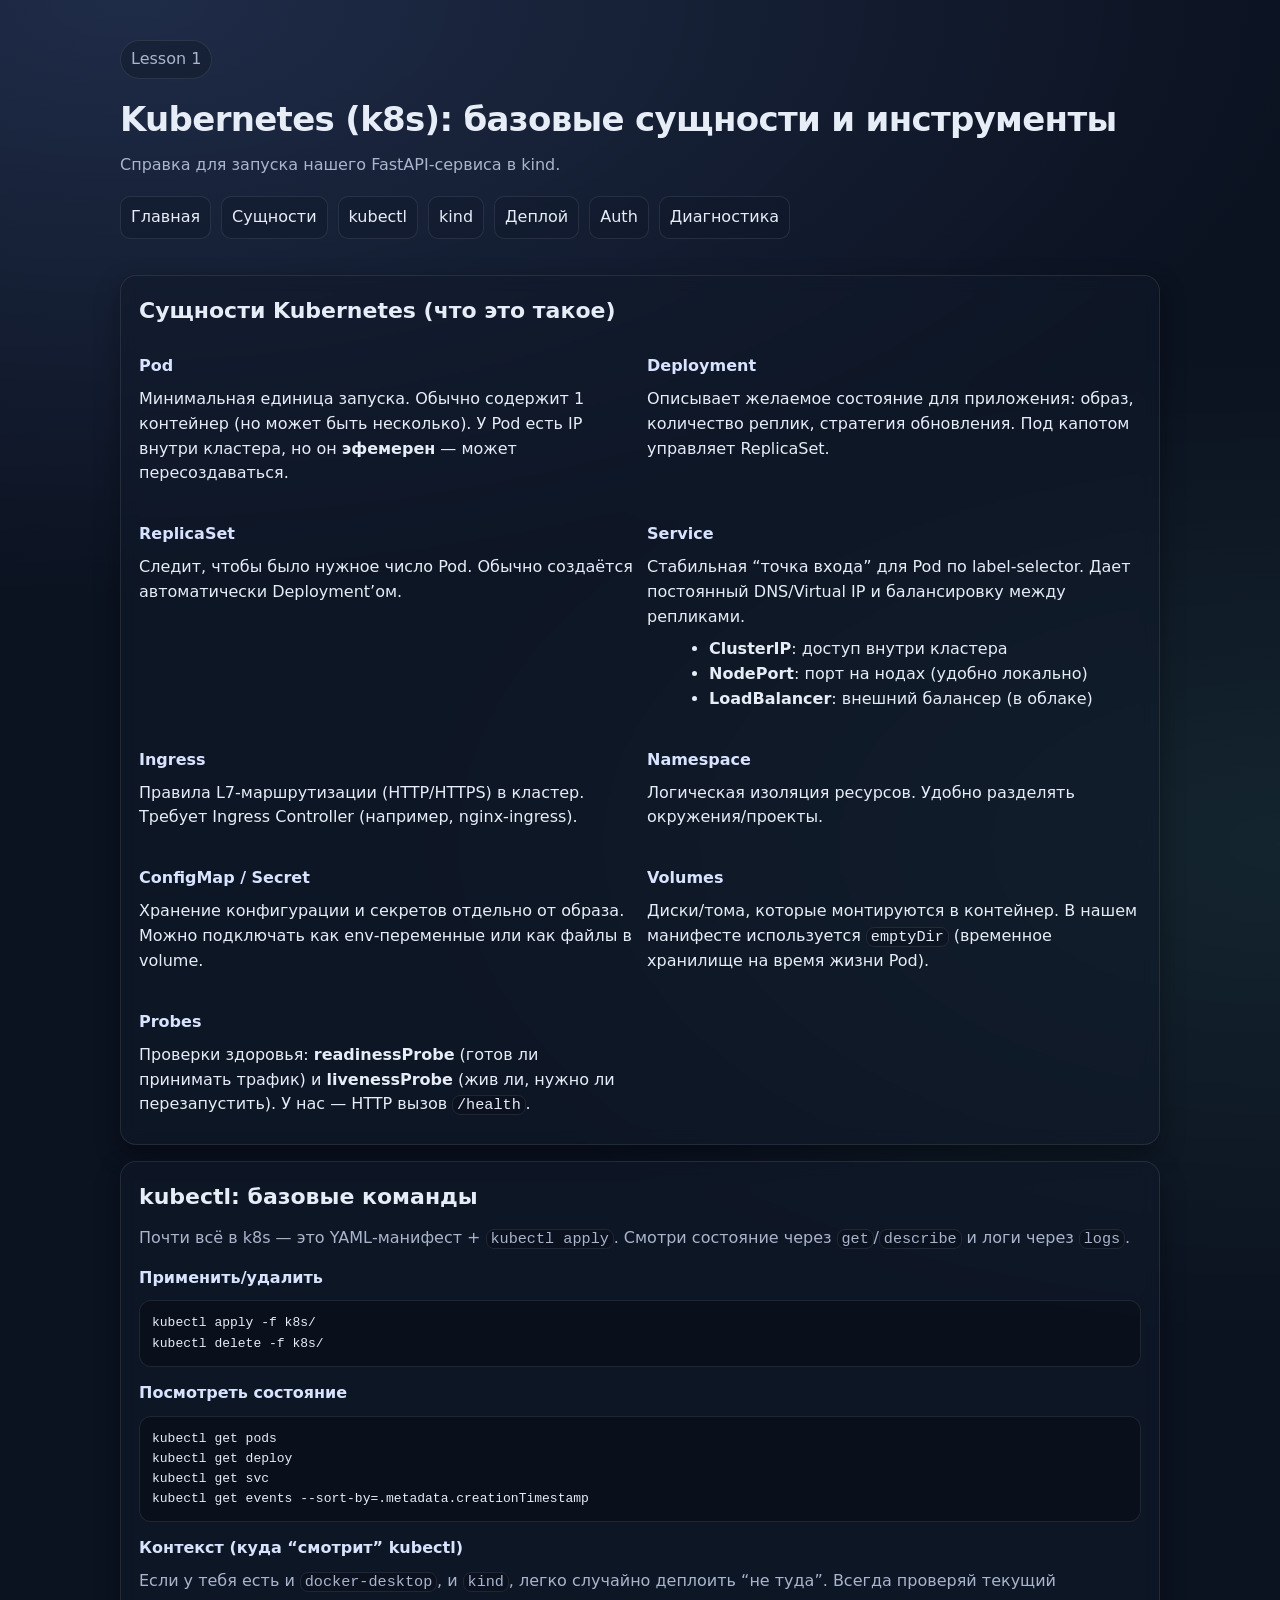
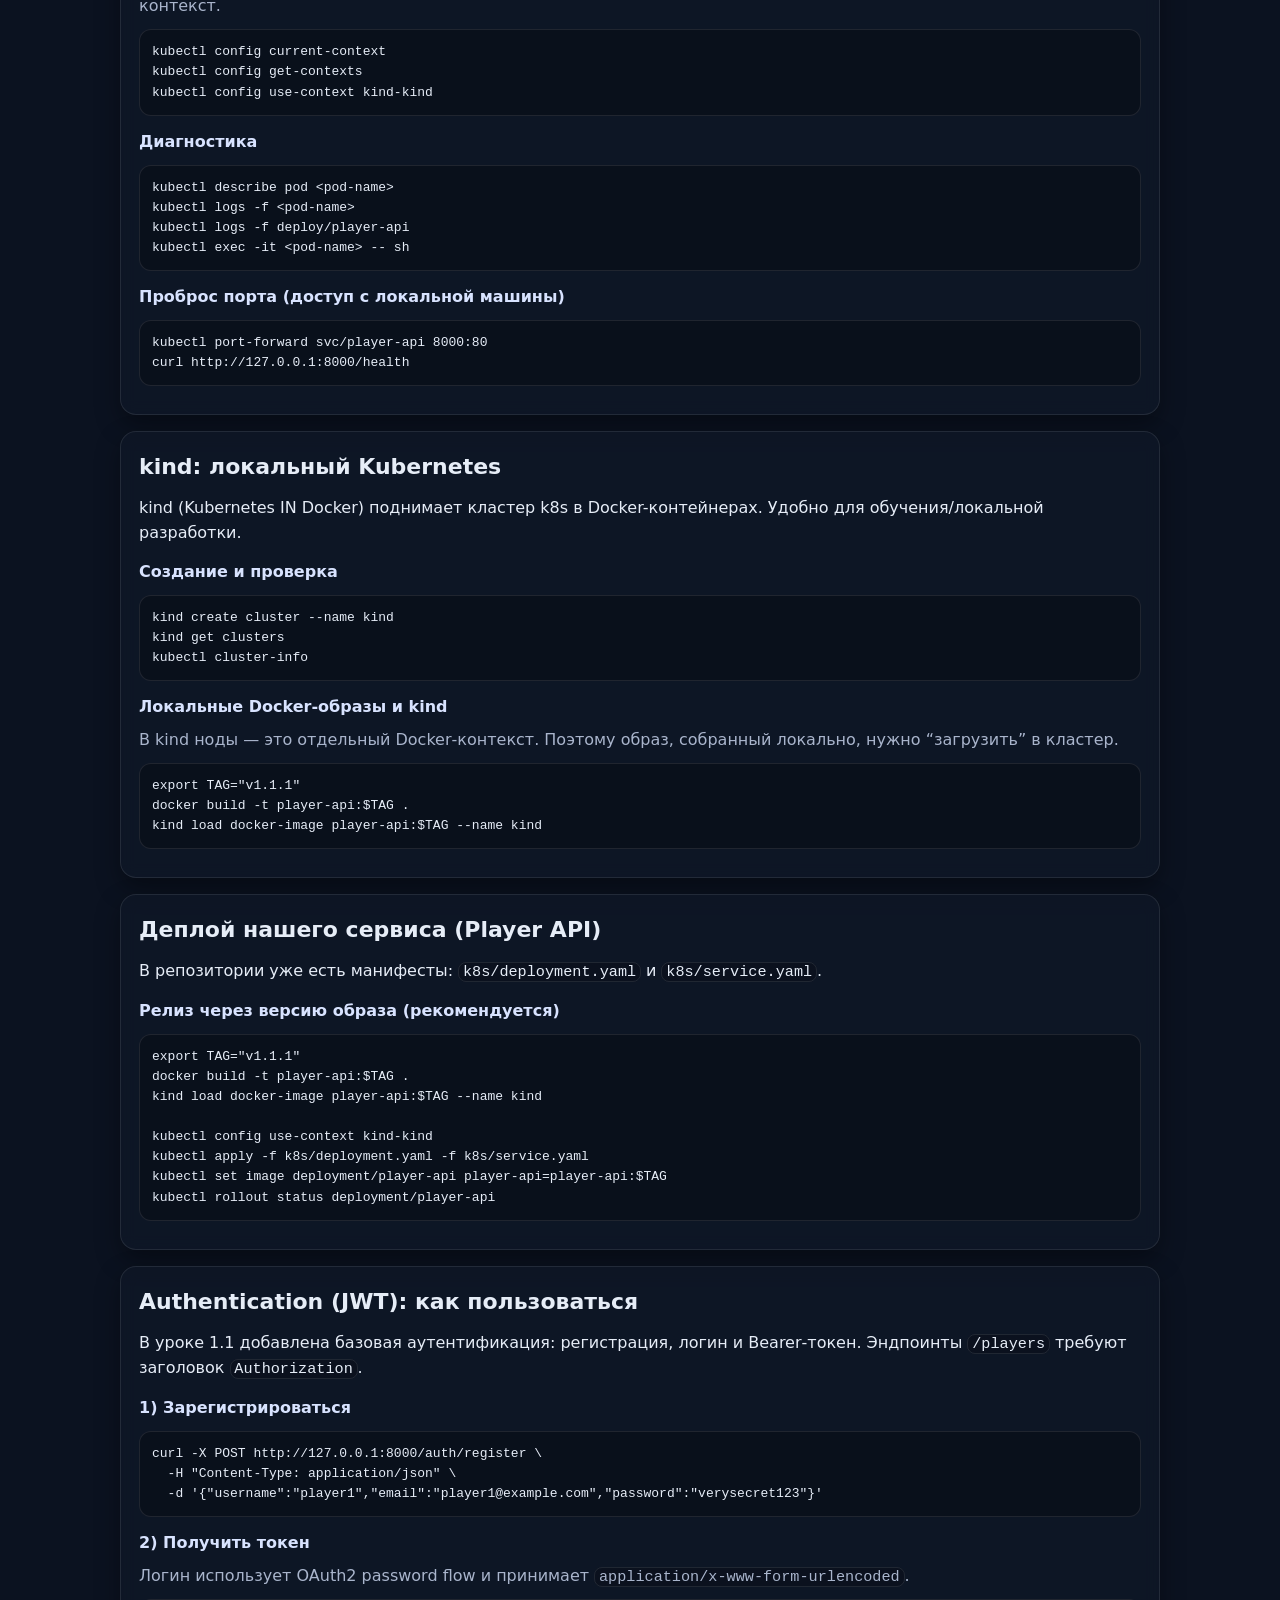
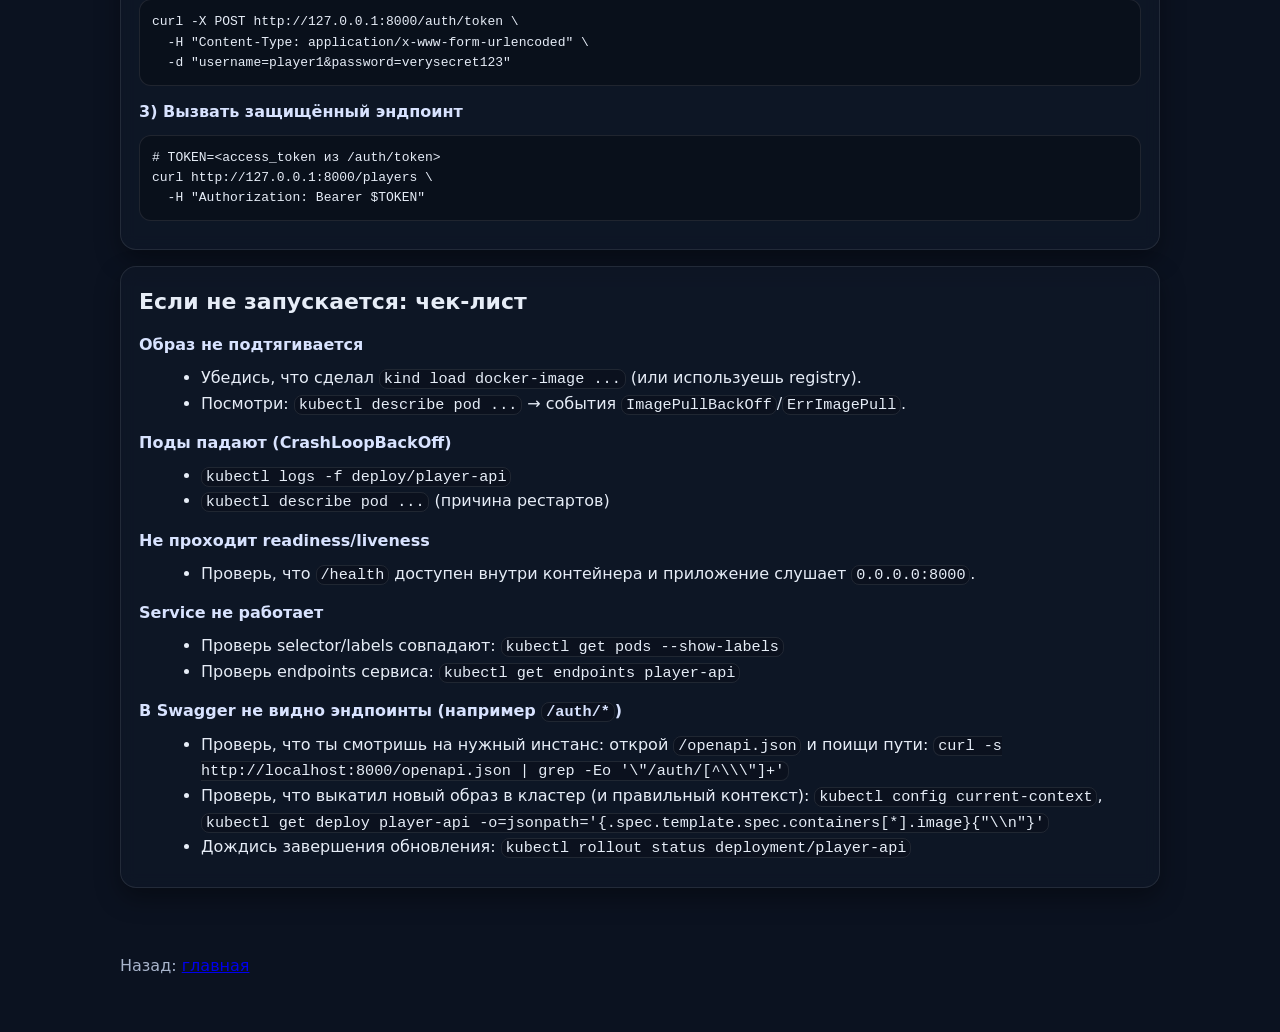
==== docs/lesson1.html @ 9f811912 "Docs: split site index and lesson1 Make docs/index.html a course landing page and move the existing " ====
<!doctype html>
<html lang="ru">
  <head>
    <meta charset="utf-8" />
    <meta name="viewport" content="width=device-width, initial-scale=1" />
    <title>Урок 1 — справка по Kubernetes (kind)</title>
    <link rel="stylesheet" href="./style.css" />
  </head>
  <body>
    <header class="container">
      <div class="badge">Lesson 1</div>
      <h1>Kubernetes (k8s): базовые сущности и инструменты</h1>
      <p class="subtitle">
        Справка для запуска нашего FastAPI-сервиса в kind.
      </p>
      <nav class="nav">
        <a href="./index.html">Главная</a>
        <a href="#entities">Сущности</a>
        <a href="#kubectl">kubectl</a>
        <a href="#kind">kind</a>
        <a href="#deploy">Деплой</a>
        <a href="#auth">Auth</a>
        <a href="#debug">Диагностика</a>
      </nav>
    </header>

    <main class="container">
      <section id="entities" class="card">
        <h2>Сущности Kubernetes (что это такое)</h2>

        <div class="grid">
          <div>
            <h3>Pod</h3>
            <p>
              Минимальная единица запуска. Обычно содержит 1 контейнер (но может
              быть несколько). У Pod есть IP внутри кластера, но он
              <strong>эфемерен</strong> — может пересоздаваться.
            </p>
          </div>
          <div>
            <h3>Deployment</h3>
            <p>
              Описывает желаемое состояние для приложения: образ, количество
              реплик, стратегия обновления. Под капотом управляет ReplicaSet.
            </p>
          </div>
          <div>
            <h3>ReplicaSet</h3>
            <p>
              Следит, чтобы было нужное число Pod. Обычно создаётся автоматически
              Deployment’ом.
            </p>
          </div>
          <div>
            <h3>Service</h3>
            <p>
              Стабильная “точка входа” для Pod по label-selector. Дает постоянный
              DNS/Virtual IP и балансировку между репликами.
            </p>
            <ul>
              <li><strong>ClusterIP</strong>: доступ внутри кластера</li>
              <li><strong>NodePort</strong>: порт на нодах (удобно локально)</li>
              <li><strong>LoadBalancer</strong>: внешний балансер (в облаке)</li>
            </ul>
          </div>
          <div>
            <h3>Ingress</h3>
            <p>
              Правила L7‑маршрутизации (HTTP/HTTPS) в кластер. Требует Ingress
              Controller (например, nginx-ingress).
            </p>
          </div>
          <div>
            <h3>Namespace</h3>
            <p>
              Логическая изоляция ресурсов. Удобно разделять окружения/проекты.
            </p>
          </div>
          <div>
            <h3>ConfigMap / Secret</h3>
            <p>
              Хранение конфигурации и секретов отдельно от образа. Можно
              подключать как env‑переменные или как файлы в volume.
            </p>
          </div>
          <div>
            <h3>Volumes</h3>
            <p>
              Диски/тома, которые монтируются в контейнер. В нашем манифесте
              используется <code>emptyDir</code> (временное хранилище на время
              жизни Pod).
            </p>
          </div>
          <div>
            <h3>Probes</h3>
            <p>
              Проверки здоровья:
              <strong>readinessProbe</strong> (готов ли принимать трафик) и
              <strong>livenessProbe</strong> (жив ли, нужно ли перезапустить).
              У нас — HTTP вызов <code>/health</code>.
            </p>
          </div>
        </div>
      </section>

      <section id="kubectl" class="card">
        <h2>kubectl: базовые команды</h2>

        <p class="hint">
          Почти всё в k8s — это YAML‑манифест + <code>kubectl apply</code>.
          Смотри состояние через <code>get</code>/<code>describe</code> и логи
          через <code>logs</code>.
        </p>

        <h3>Применить/удалить</h3>
        <pre><code>kubectl apply -f k8s/
kubectl delete -f k8s/</code></pre>

        <h3>Посмотреть состояние</h3>
        <pre><code>kubectl get pods
kubectl get deploy
kubectl get svc
kubectl get events --sort-by=.metadata.creationTimestamp</code></pre>

        <h3>Контекст (куда “смотрит” kubectl)</h3>
        <p class="hint">
          Если у тебя есть и <code>docker-desktop</code>, и <code>kind</code>,
          легко случайно деплоить “не туда”. Всегда проверяй текущий контекст.
        </p>
        <pre><code>kubectl config current-context
kubectl config get-contexts
kubectl config use-context kind-kind</code></pre>

        <h3>Диагностика</h3>
        <pre><code>kubectl describe pod &lt;pod-name&gt;
kubectl logs -f &lt;pod-name&gt;
kubectl logs -f deploy/player-api
kubectl exec -it &lt;pod-name&gt; -- sh</code></pre>

        <h3>Проброс порта (доступ с локальной машины)</h3>
        <pre><code>kubectl port-forward svc/player-api 8000:80
curl http://127.0.0.1:8000/health</code></pre>
      </section>

      <section id="kind" class="card">
        <h2>kind: локальный Kubernetes</h2>
        <p>
          kind (Kubernetes IN Docker) поднимает кластер k8s в Docker-контейнерах.
          Удобно для обучения/локальной разработки.
        </p>

        <h3>Создание и проверка</h3>
        <pre><code>kind create cluster --name kind
kind get clusters
kubectl cluster-info</code></pre>

        <h3>Локальные Docker-образы и kind</h3>
        <p class="hint">
          В kind ноды — это отдельный Docker‑контекст. Поэтому образ, собранный
          локально, нужно “загрузить” в кластер.
        </p>
        <pre><code>export TAG="v1.1.1"
docker build -t player-api:$TAG .
kind load docker-image player-api:$TAG --name kind</code></pre>
      </section>

      <section id="deploy" class="card">
        <h2>Деплой нашего сервиса (Player API)</h2>
        <p>
          В репозитории уже есть манифесты: <code>k8s/deployment.yaml</code> и
          <code>k8s/service.yaml</code>.
        </p>

        <h3>Релиз через версию образа (рекомендуется)</h3>
        <pre><code>export TAG="v1.1.1"
docker build -t player-api:$TAG .
kind load docker-image player-api:$TAG --name kind

kubectl config use-context kind-kind
kubectl apply -f k8s/deployment.yaml -f k8s/service.yaml
kubectl set image deployment/player-api player-api=player-api:$TAG
kubectl rollout status deployment/player-api</code></pre>
      </section>

      <section id="auth" class="card">
        <h2>Authentication (JWT): как пользоваться</h2>
        <p>
          В уроке 1.1 добавлена базовая аутентификация: регистрация, логин и
          Bearer‑токен. Эндпоинты <code>/players</code> требуют заголовок
          <code>Authorization</code>.
        </p>

        <h3>1) Зарегистрироваться</h3>
        <pre><code>curl -X POST http://127.0.0.1:8000/auth/register \
  -H "Content-Type: application/json" \
  -d '{"username":"player1","email":"player1@example.com","password":"verysecret123"}'</code></pre>

        <h3>2) Получить токен</h3>
        <p class="hint">
          Логин использует OAuth2 password flow и принимает
          <code>application/x-www-form-urlencoded</code>.
        </p>
        <pre><code>curl -X POST http://127.0.0.1:8000/auth/token \
  -H "Content-Type: application/x-www-form-urlencoded" \
  -d "username=player1&password=verysecret123"</code></pre>

        <h3>3) Вызвать защищённый эндпоинт</h3>
        <pre><code># TOKEN=&lt;access_token из /auth/token&gt;
curl http://127.0.0.1:8000/players \
  -H "Authorization: Bearer $TOKEN"</code></pre>
      </section>

      <section id="debug" class="card">
        <h2>Если не запускается: чек-лист</h2>

        <h3>Образ не подтягивается</h3>
        <ul>
          <li>
            Убедись, что сделал <code>kind load docker-image ...</code> (или
            используешь registry).
          </li>
          <li>
            Посмотри: <code>kubectl describe pod ...</code> → события
            <code>ImagePullBackOff</code>/<code>ErrImagePull</code>.
          </li>
        </ul>

        <h3>Поды падают (CrashLoopBackOff)</h3>
        <ul>
          <li><code>kubectl logs -f deploy/player-api</code></li>
          <li><code>kubectl describe pod ...</code> (причина рестартов)</li>
        </ul>

        <h3>Не проходит readiness/liveness</h3>
        <ul>
          <li>
            Проверь, что <code>/health</code> доступен внутри контейнера и
            приложение слушает <code>0.0.0.0:8000</code>.
          </li>
        </ul>

        <h3>Service не работает</h3>
        <ul>
          <li>
            Проверь selector/labels совпадают:
            <code>kubectl get pods --show-labels</code>
          </li>
          <li>
            Проверь endpoints сервиса:
            <code>kubectl get endpoints player-api</code>
          </li>
        </ul>

        <h3>В Swagger не видно эндпоинты (например <code>/auth/*</code>)</h3>
        <ul>
          <li>
            Проверь, что ты смотришь на нужный инстанс: открой
            <code>/openapi.json</code> и поищи пути:
            <code>curl -s http://localhost:8000/openapi.json | grep -Eo '\"/auth/[^\\\"]+'</code>
          </li>
          <li>
            Проверь, что выкатил новый образ в кластер (и правильный контекст):
            <code>kubectl config current-context</code>,
            <code>kubectl get deploy player-api -o=jsonpath='{.spec.template.spec.containers[*].image}{"\\n"}'</code>
          </li>
          <li>
            Дождись завершения обновления:
            <code>kubectl rollout status deployment/player-api</code>
          </li>
        </ul>
      </section>
    </main>

    <footer class="container footer">
      <div>
        Назад: <a href="./index.html">главная</a>
      </div>
    </footer>
  </body>
</html>
---- docs/style.css ----
:root {
  --bg: #0b1220;
  --card: #111a2b;
  --text: #e6edf7;
  --muted: #a9b5cc;
  --accent: #7aa2ff;
  --border: rgba(255, 255, 255, 0.09);
  --shadow: 0 10px 25px rgba(0, 0, 0, 0.35);
  --mono: ui-monospace, SFMono-Regular, Menlo, Monaco, Consolas, "Liberation Mono",
    "Courier New", monospace;
  --sans: ui-sans-serif, system-ui, -apple-system, Segoe UI, Roboto, Helvetica, Arial,
    "Apple Color Emoji", "Segoe UI Emoji";
}

* {
  box-sizing: border-box;
}

html,
body {
  margin: 0;
  padding: 0;
}

body {
  font-family: var(--sans);
  background: radial-gradient(1200px 600px at 10% 0%, rgba(122, 162, 255, 0.18), transparent),
    radial-gradient(900px 500px at 100% 20%, rgba(122, 255, 208, 0.08), transparent),
    var(--bg);
  color: var(--text);
  line-height: 1.55;
}

.container {
  width: min(1040px, calc(100% - 32px));
  margin: 0 auto;
}

header {
  padding: 40px 0 10px;
}

.badge {
  display: inline-flex;
  align-items: center;
  gap: 8px;
  padding: 6px 10px;
  border: 1px solid var(--border);
  border-radius: 999px;
  color: var(--muted);
  background: rgba(17, 26, 43, 0.5);
  width: fit-content;
}

h1 {
  margin: 14px 0 8px;
  font-size: 34px;
  letter-spacing: -0.02em;
}

.subtitle {
  margin: 0 0 18px;
  color: var(--muted);
}

.nav {
  display: flex;
  flex-wrap: wrap;
  gap: 10px;
  margin: 14px 0 0;
}

.nav a {
  color: var(--text);
  text-decoration: none;
  border: 1px solid var(--border);
  border-radius: 10px;
  padding: 8px 10px;
  background: rgba(17, 26, 43, 0.45);
}

.nav a:hover {
  border-color: rgba(122, 162, 255, 0.35);
  box-shadow: 0 0 0 3px rgba(122, 162, 255, 0.12);
}

main {
  padding: 10px 0 40px;
}

.card {
  border: 1px solid var(--border);
  background: rgba(17, 26, 43, 0.55);
  box-shadow: var(--shadow);
  border-radius: 16px;
  padding: 18px 18px;
  margin: 16px 0;
  backdrop-filter: blur(8px);
}

h2 {
  margin: 0 0 12px;
  font-size: 22px;
}

h3 {
  margin: 14px 0 8px;
  font-size: 16px;
  color: #d8e3ff;
}

p {
  margin: 8px 0;
  color: var(--text);
}

.hint {
  color: var(--muted);
}

.grid {
  display: grid;
  grid-template-columns: repeat(2, minmax(0, 1fr));
  gap: 14px;
}

@media (max-width: 860px) {
  .grid {
    grid-template-columns: 1fr;
  }
}

code {
  font-family: var(--mono);
  font-size: 0.95em;
  padding: 0 0.25em;
  border: 1px solid var(--border);
  border-radius: 8px;
  background: rgba(0, 0, 0, 0.18);
}

pre {
  margin: 10px 0;
  padding: 12px 12px;
  overflow: auto;
  border-radius: 12px;
  border: 1px solid var(--border);
  background: rgba(0, 0, 0, 0.26);
}

pre code {
  border: none;
  background: transparent;
  padding: 0;
  font-size: 13px;
  line-height: 1.5;
}

ul,
ol {
  margin: 8px 0 8px 22px;
  color: var(--text);
}

.footer {
  padding: 10px 0 40px;
  color: var(--muted);
}
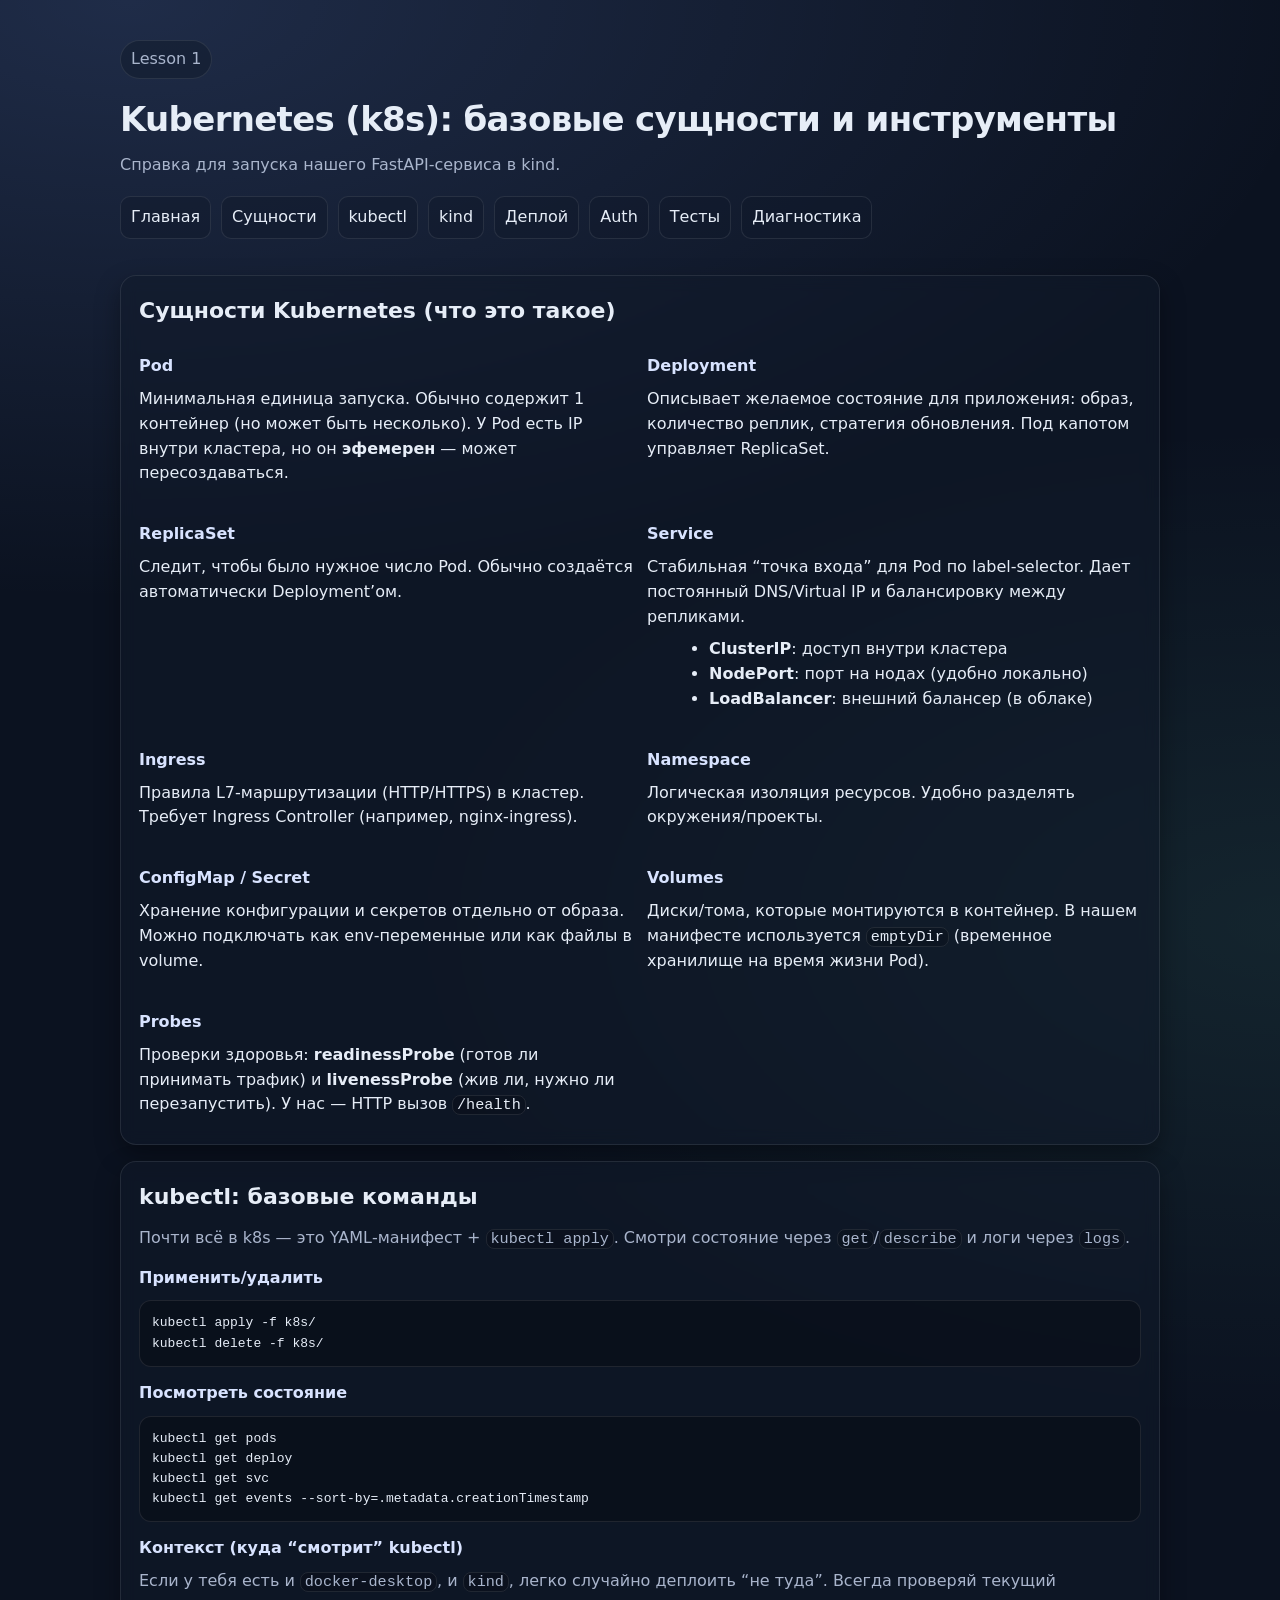
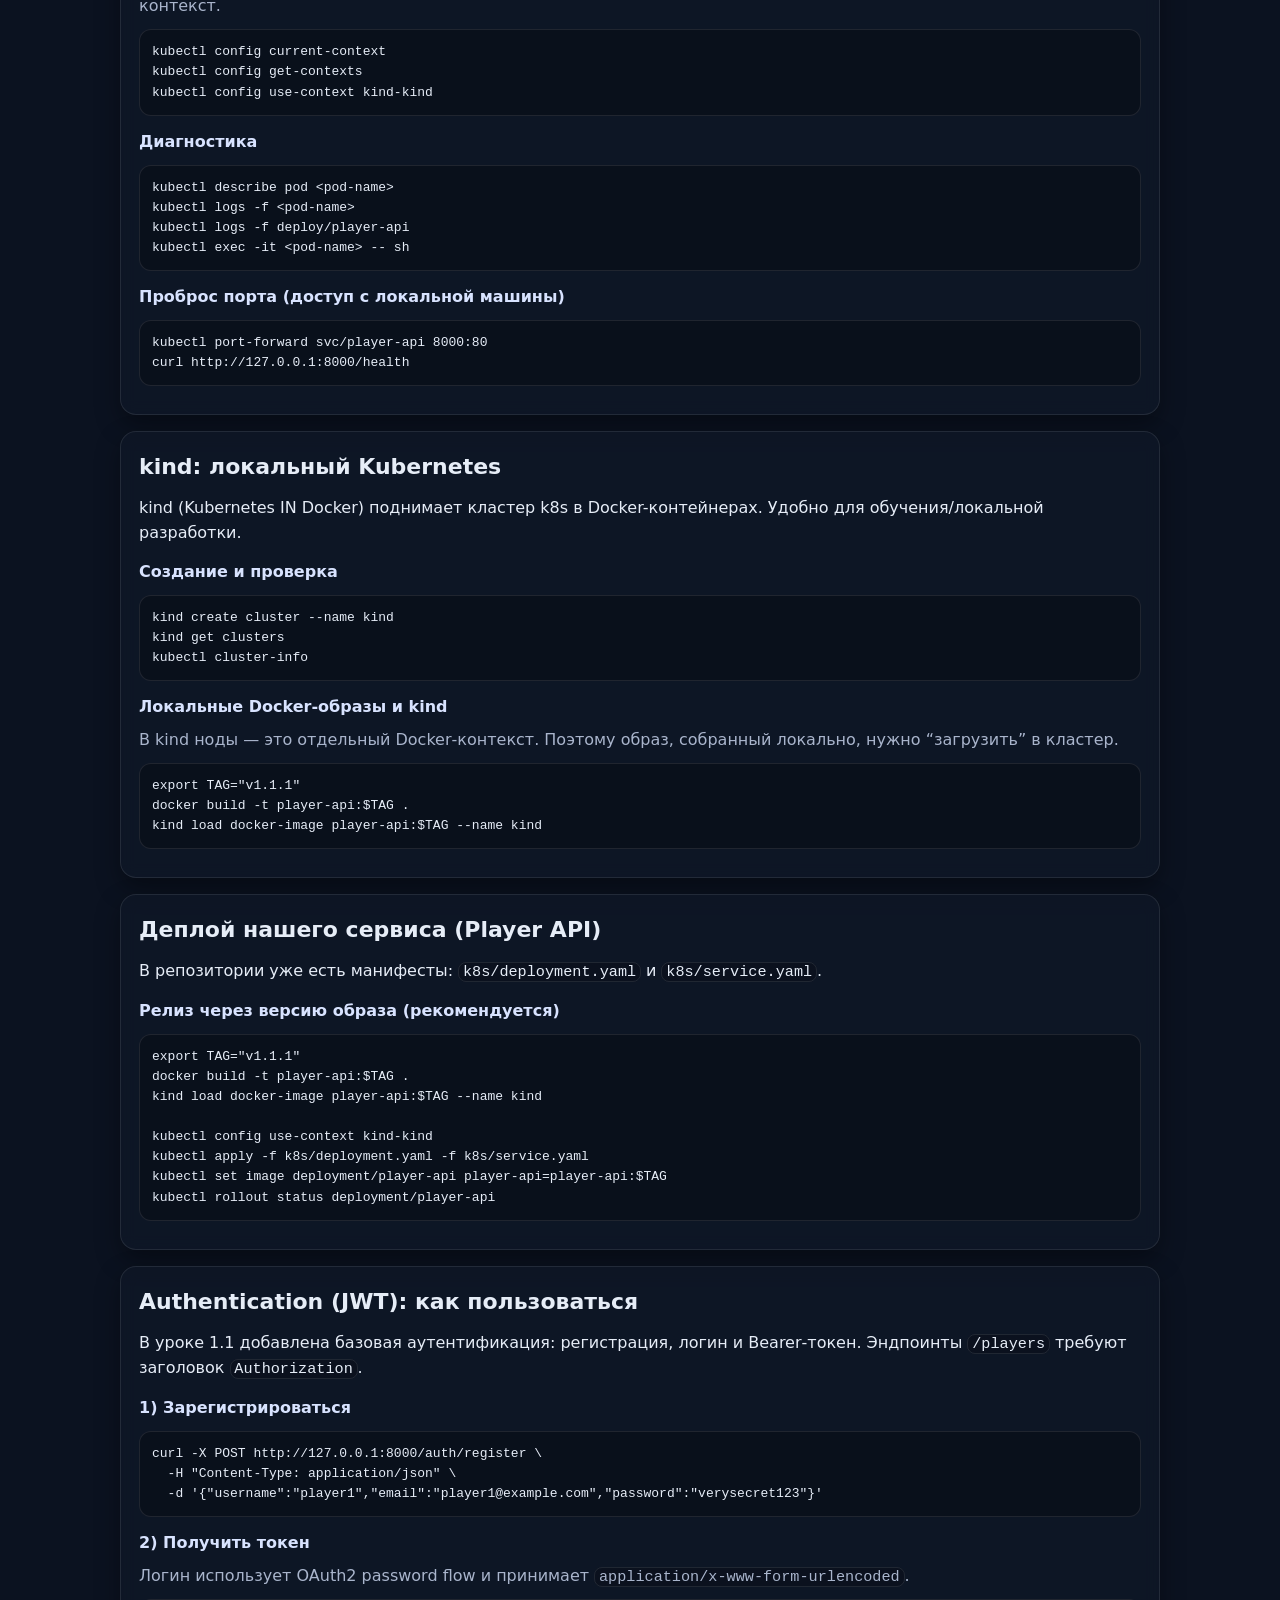
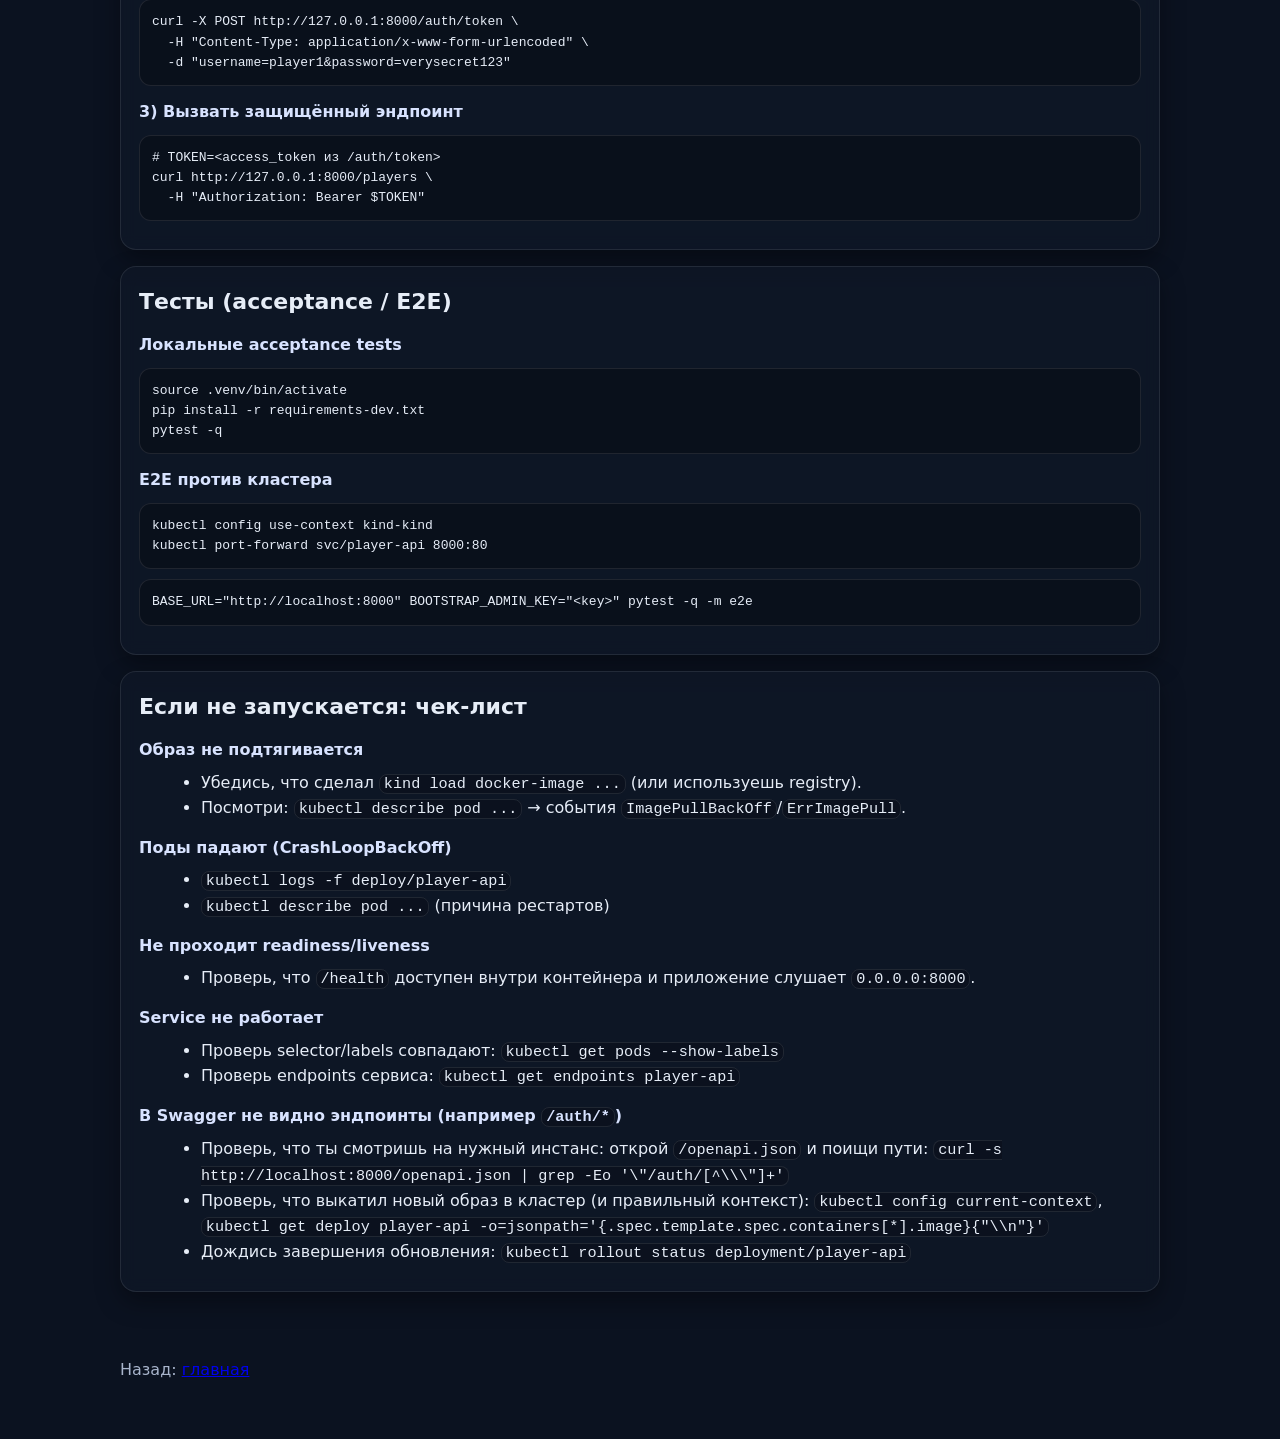
==== commit 9c3519f7: "Add authorization, admin bootstrap, and acceptance tests Add role field and authorization rules for " ====
--- a/docs/lesson1.html
+++ b/docs/lesson1.html
@@ -20,6 +20,7 @@
         <a href="#kind">kind</a>
         <a href="#deploy">Деплой</a>
         <a href="#auth">Auth</a>
+        <a href="#tests">Тесты</a>
         <a href="#debug">Диагностика</a>
       </nav>
     </header>
@@ -208,6 +209,20 @@
         <pre><code># TOKEN=&lt;access_token из /auth/token&gt;
 curl http://127.0.0.1:8000/players \
   -H "Authorization: Bearer $TOKEN"</code></pre>
+      </section>
+
+      <section id="tests" class="card">
+        <h2>Тесты (acceptance / E2E)</h2>
+
+        <h3>Локальные acceptance tests</h3>
+        <pre><code>source .venv/bin/activate
+pip install -r requirements-dev.txt
+pytest -q</code></pre>
+
+        <h3>E2E против кластера</h3>
+        <pre><code>kubectl config use-context kind-kind
+kubectl port-forward svc/player-api 8000:80</code></pre>
+        <pre><code>BASE_URL="http://localhost:8000" BOOTSTRAP_ADMIN_KEY="&lt;key&gt;" pytest -q -m e2e</code></pre>
       </section>
 
       <section id="debug" class="card">
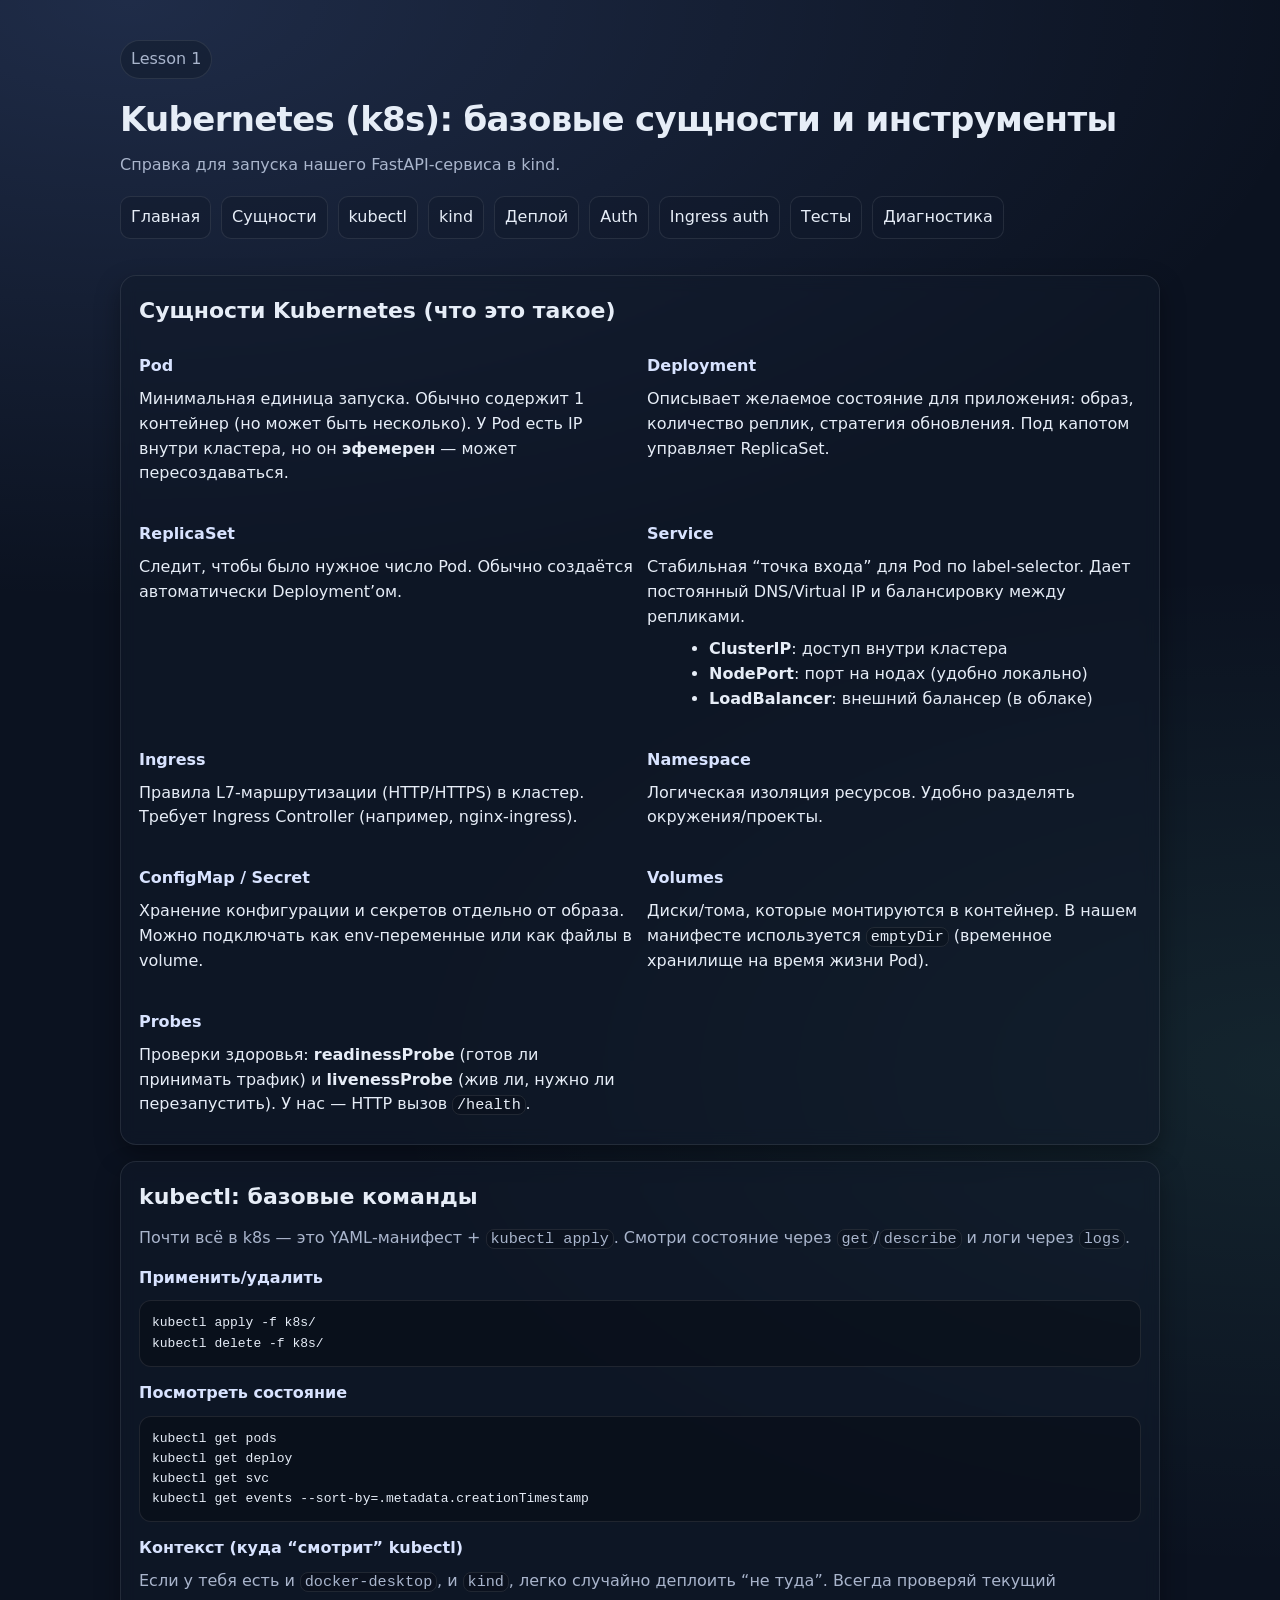
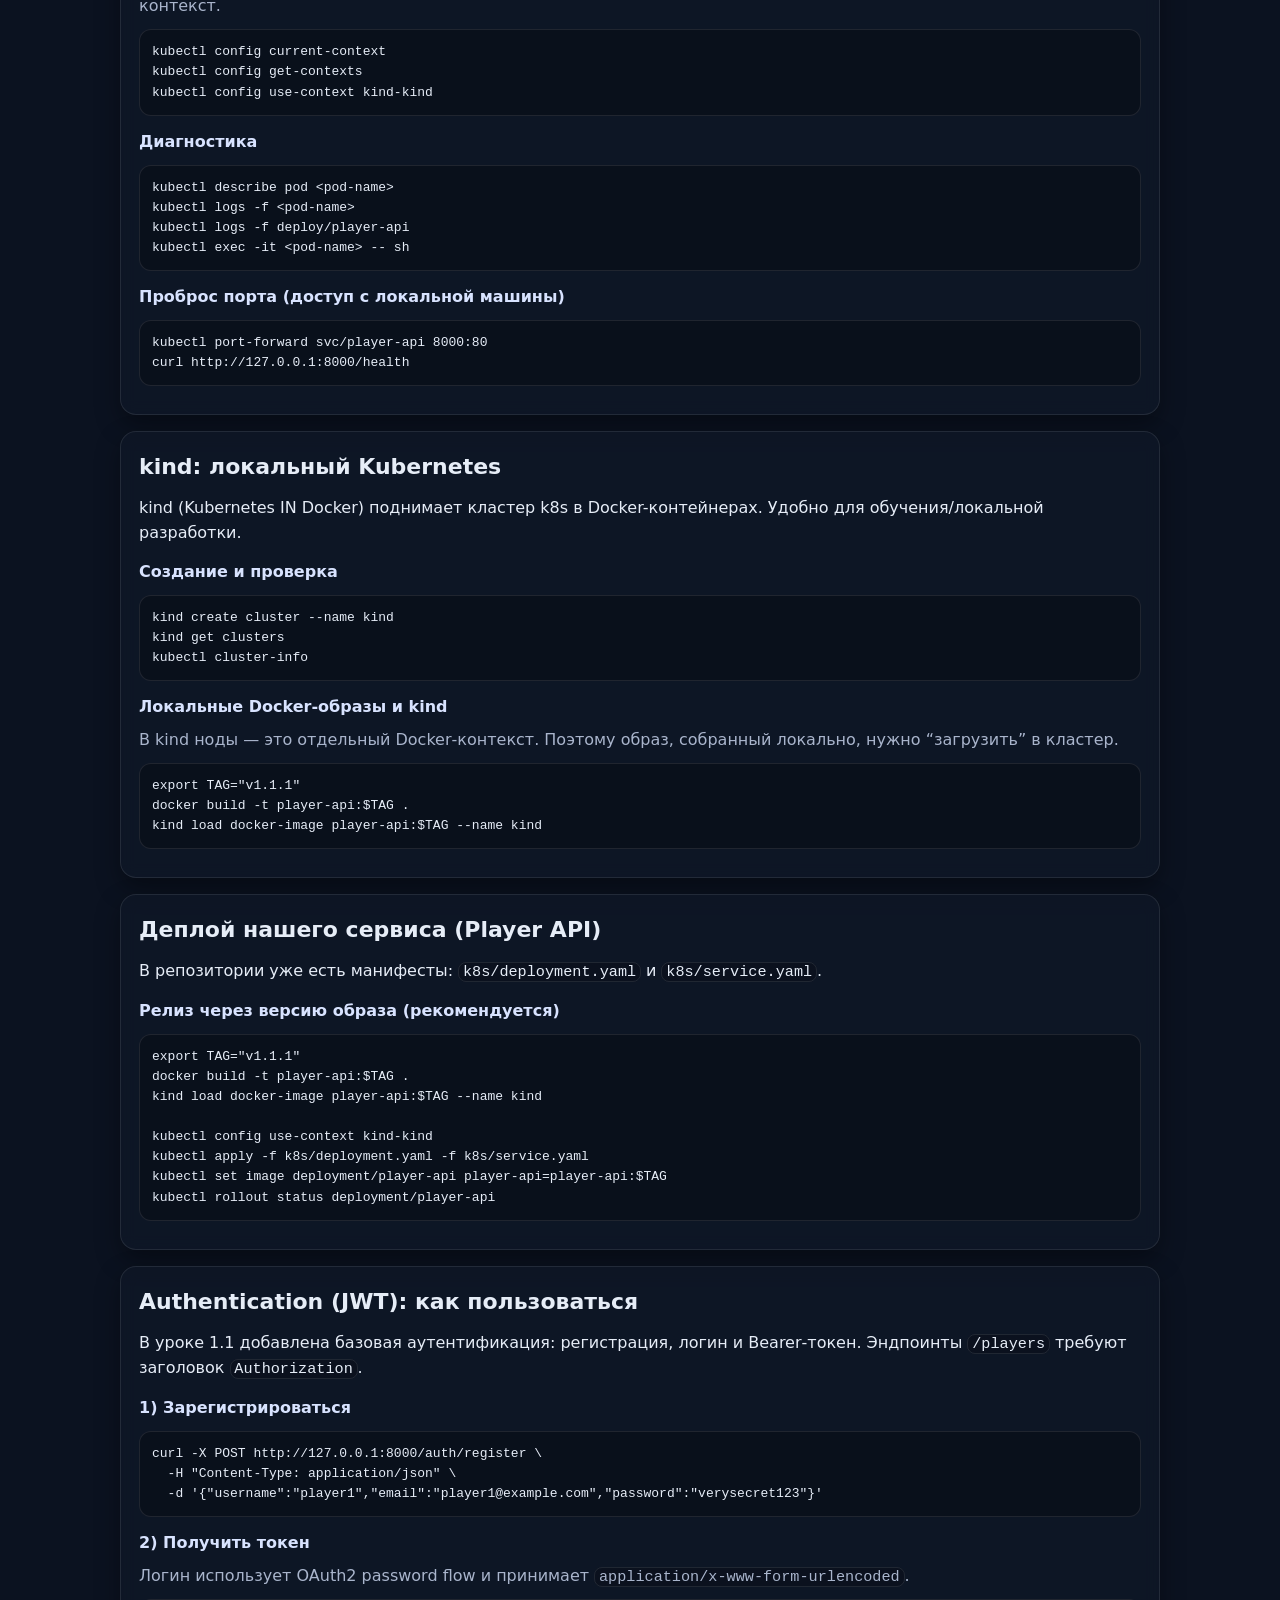
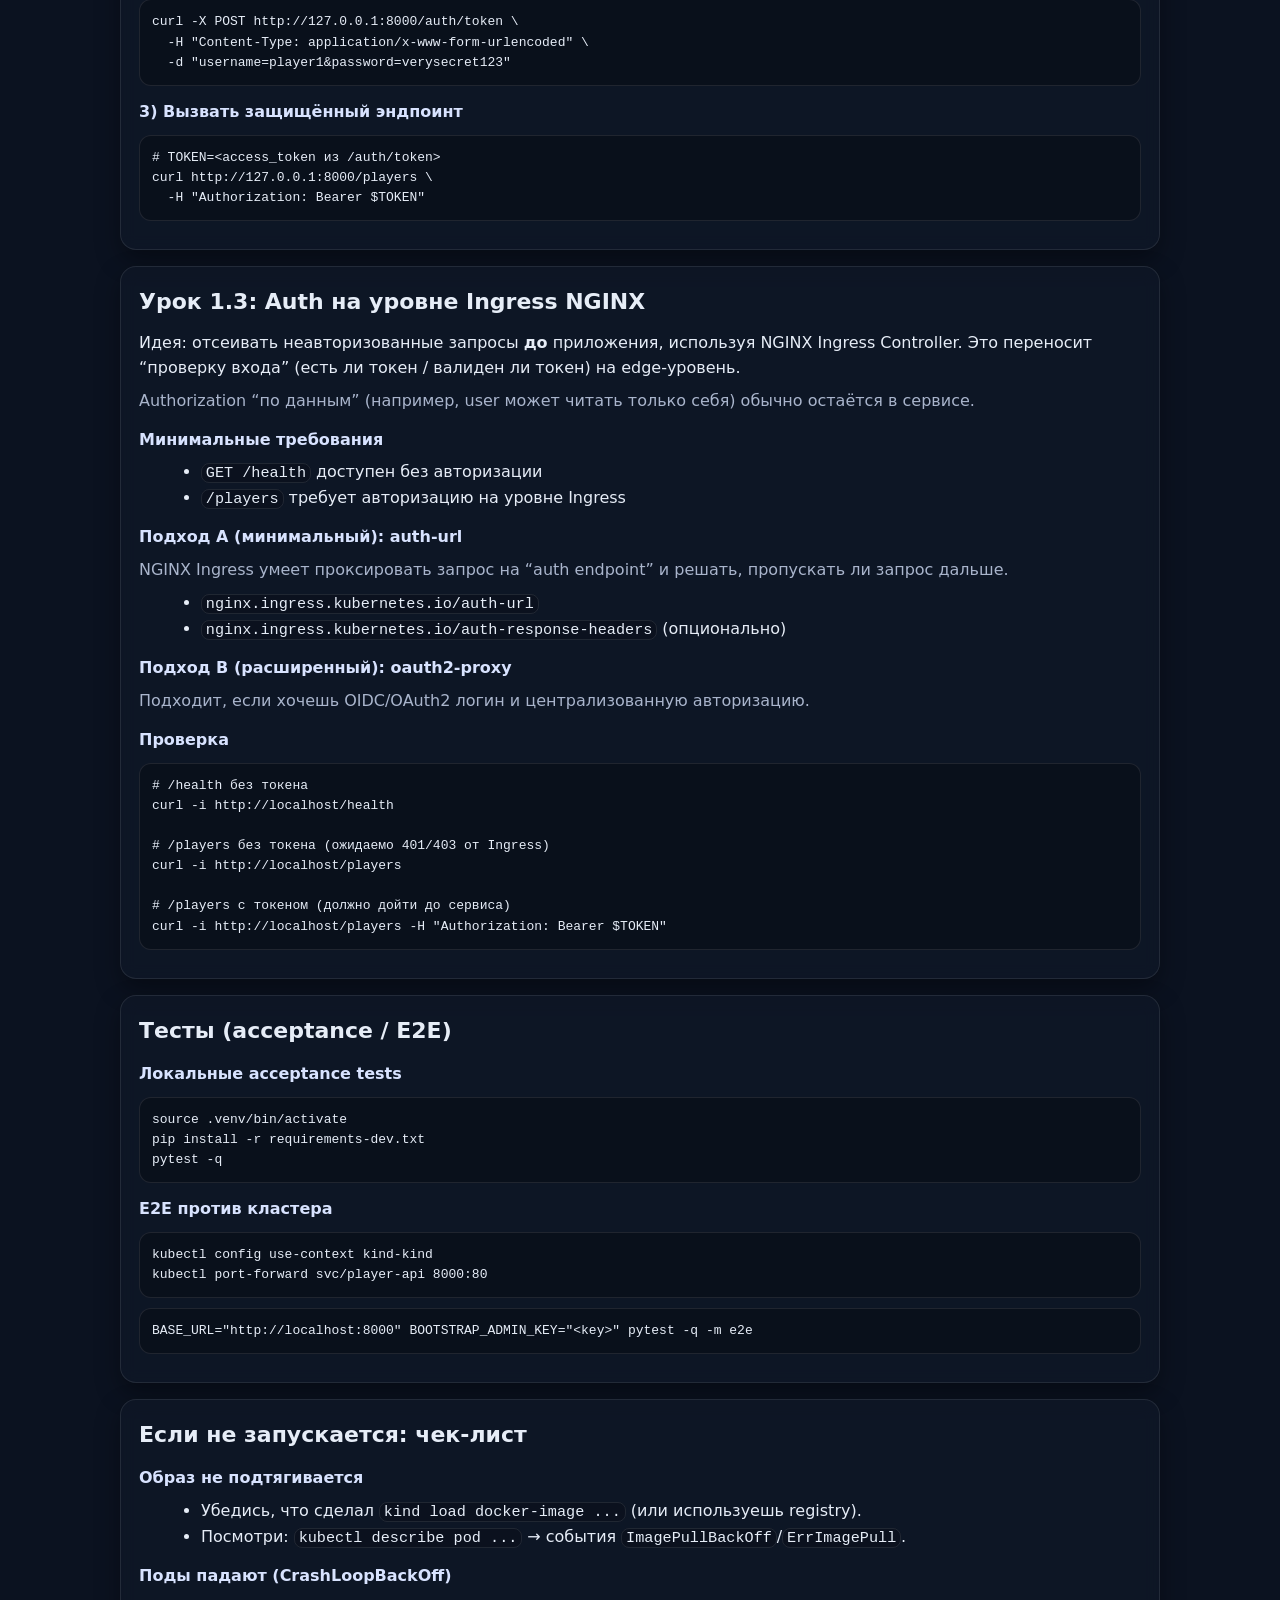
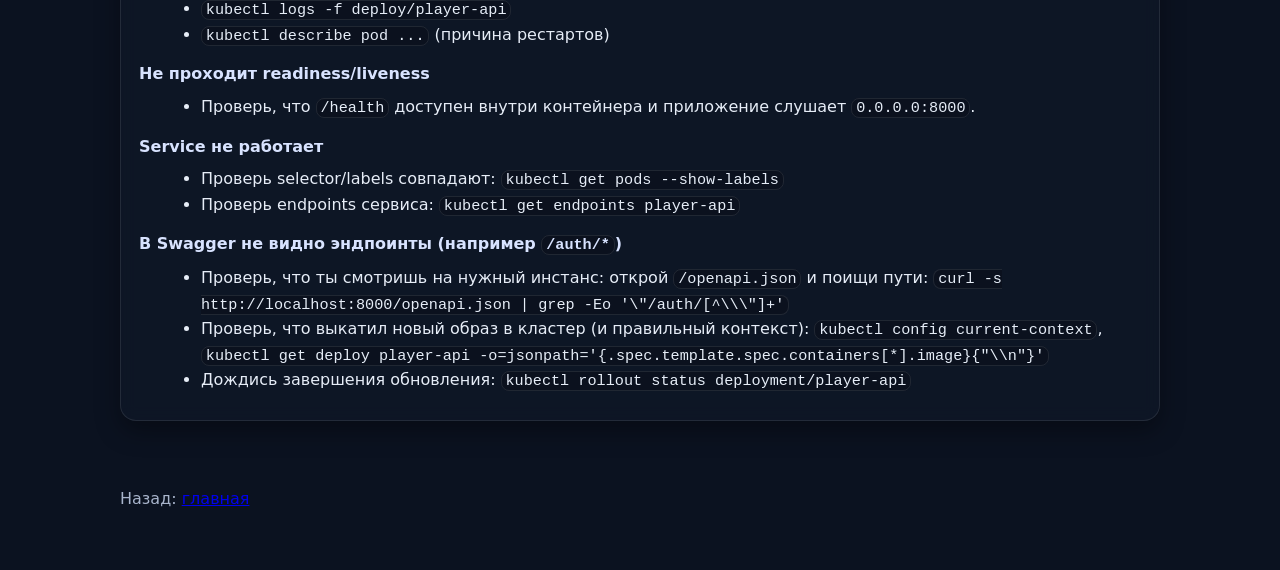
==== commit eac1b9c3: "Docs: add lesson 1.3 ingress auth assignment Document lesson 1.3 about moving auth checks to NGINX I" ====
--- a/docs/lesson1.html
+++ b/docs/lesson1.html
@@ -20,6 +20,7 @@
         <a href="#kind">kind</a>
         <a href="#deploy">Деплой</a>
         <a href="#auth">Auth</a>
+        <a href="#ingress-auth">Ingress auth</a>
         <a href="#tests">Тесты</a>
         <a href="#debug">Диагностика</a>
       </nav>
@@ -209,6 +210,50 @@
         <pre><code># TOKEN=&lt;access_token из /auth/token&gt;
 curl http://127.0.0.1:8000/players \
   -H "Authorization: Bearer $TOKEN"</code></pre>
+      </section>
+
+      <section id="ingress-auth" class="card">
+        <h2>Урок 1.3: Auth на уровне Ingress NGINX</h2>
+        <p>
+          Идея: отсеивать неавторизованные запросы <strong>до</strong> приложения,
+          используя NGINX Ingress Controller. Это переносит “проверку входа”
+          (есть ли токен / валиден ли токен) на edge‑уровень.
+        </p>
+        <p class="hint">
+          Authorization “по данным” (например, user может читать только себя) обычно
+          остаётся в сервисе.
+        </p>
+
+        <h3>Минимальные требования</h3>
+        <ul>
+          <li><code>GET /health</code> доступен без авторизации</li>
+          <li><code>/players</code> требует авторизацию на уровне Ingress</li>
+        </ul>
+
+        <h3>Подход A (минимальный): auth-url</h3>
+        <p class="hint">
+          NGINX Ingress умеет проксировать запрос на “auth endpoint” и решать,
+          пропускать ли запрос дальше.
+        </p>
+        <ul>
+          <li><code>nginx.ingress.kubernetes.io/auth-url</code></li>
+          <li><code>nginx.ingress.kubernetes.io/auth-response-headers</code> (опционально)</li>
+        </ul>
+
+        <h3>Подход B (расширенный): oauth2-proxy</h3>
+        <p class="hint">
+          Подходит, если хочешь OIDC/OAuth2 логин и централизованную авторизацию.
+        </p>
+
+        <h3>Проверка</h3>
+        <pre><code># /health без токена
+curl -i http://localhost/health
+
+# /players без токена (ожидаемо 401/403 от Ingress)
+curl -i http://localhost/players
+
+# /players с токеном (должно дойти до сервиса)
+curl -i http://localhost/players -H "Authorization: Bearer $TOKEN"</code></pre>
       </section>
 
       <section id="tests" class="card">
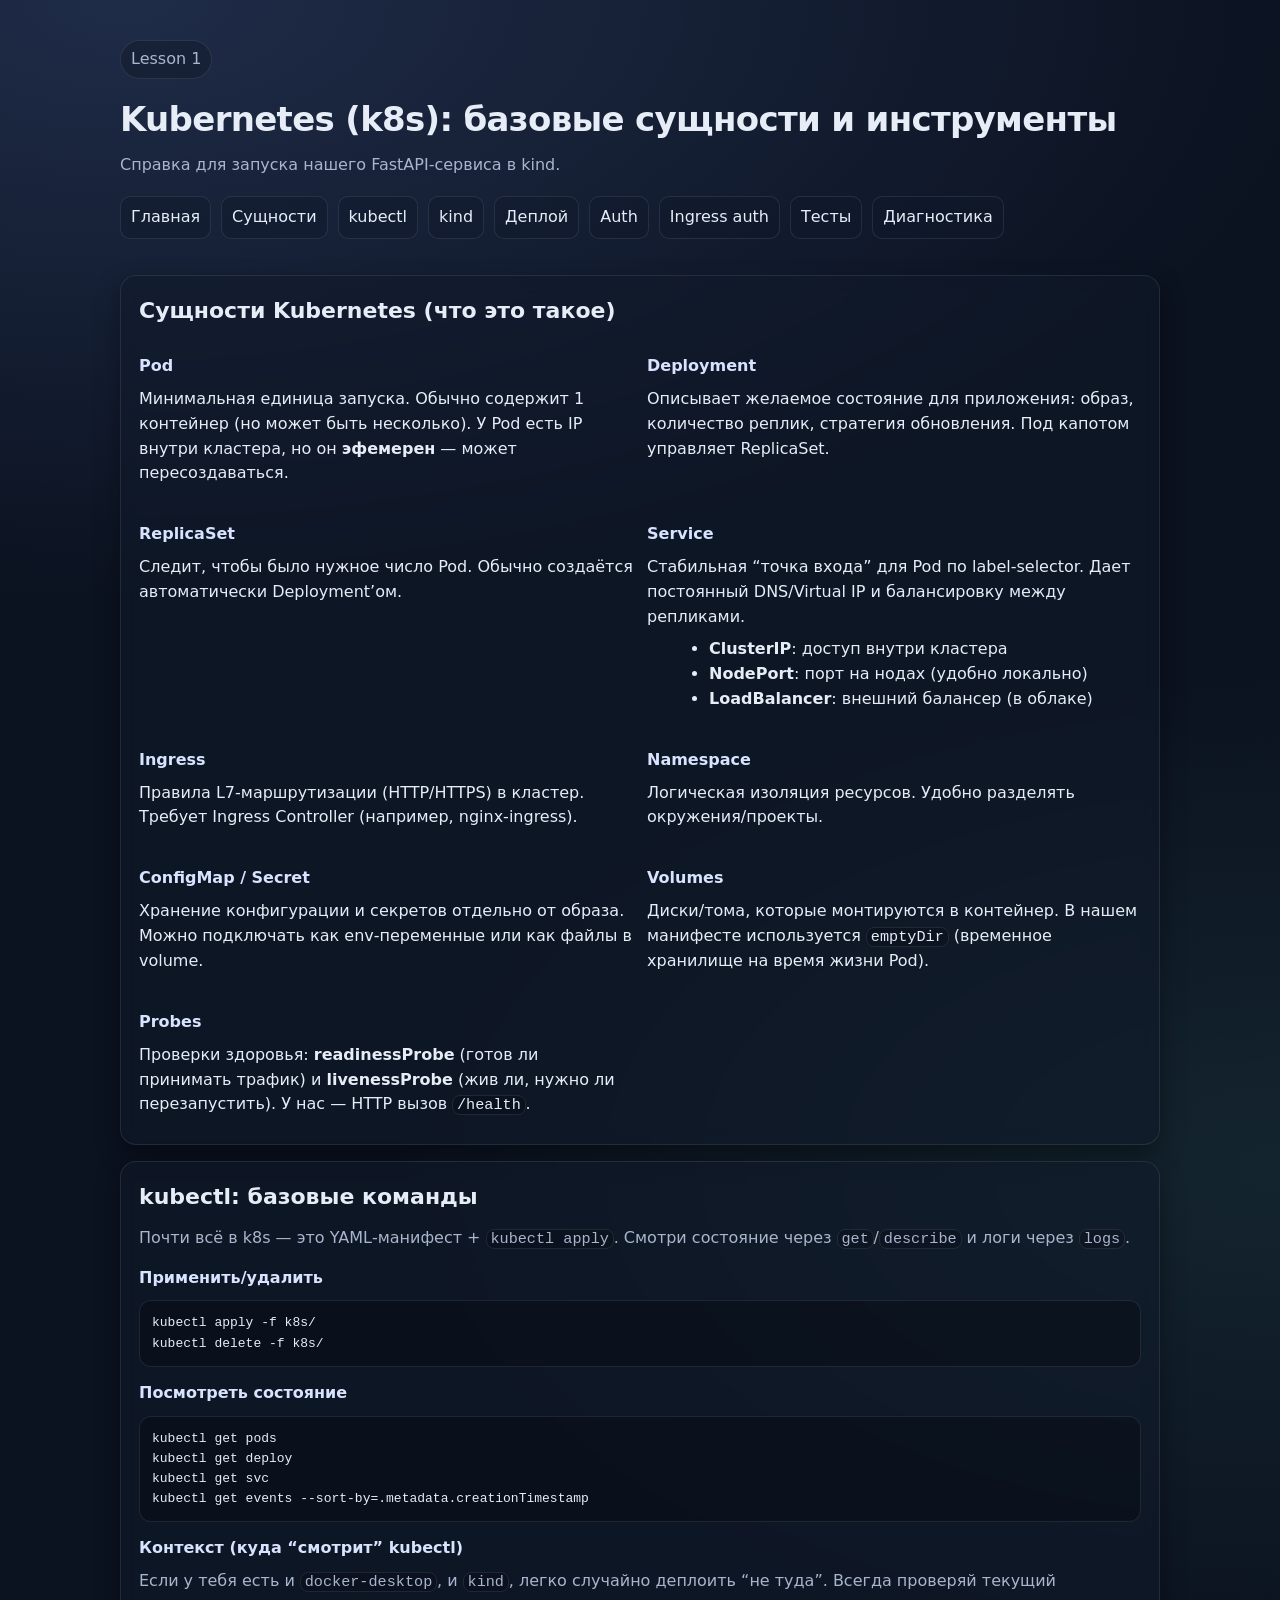
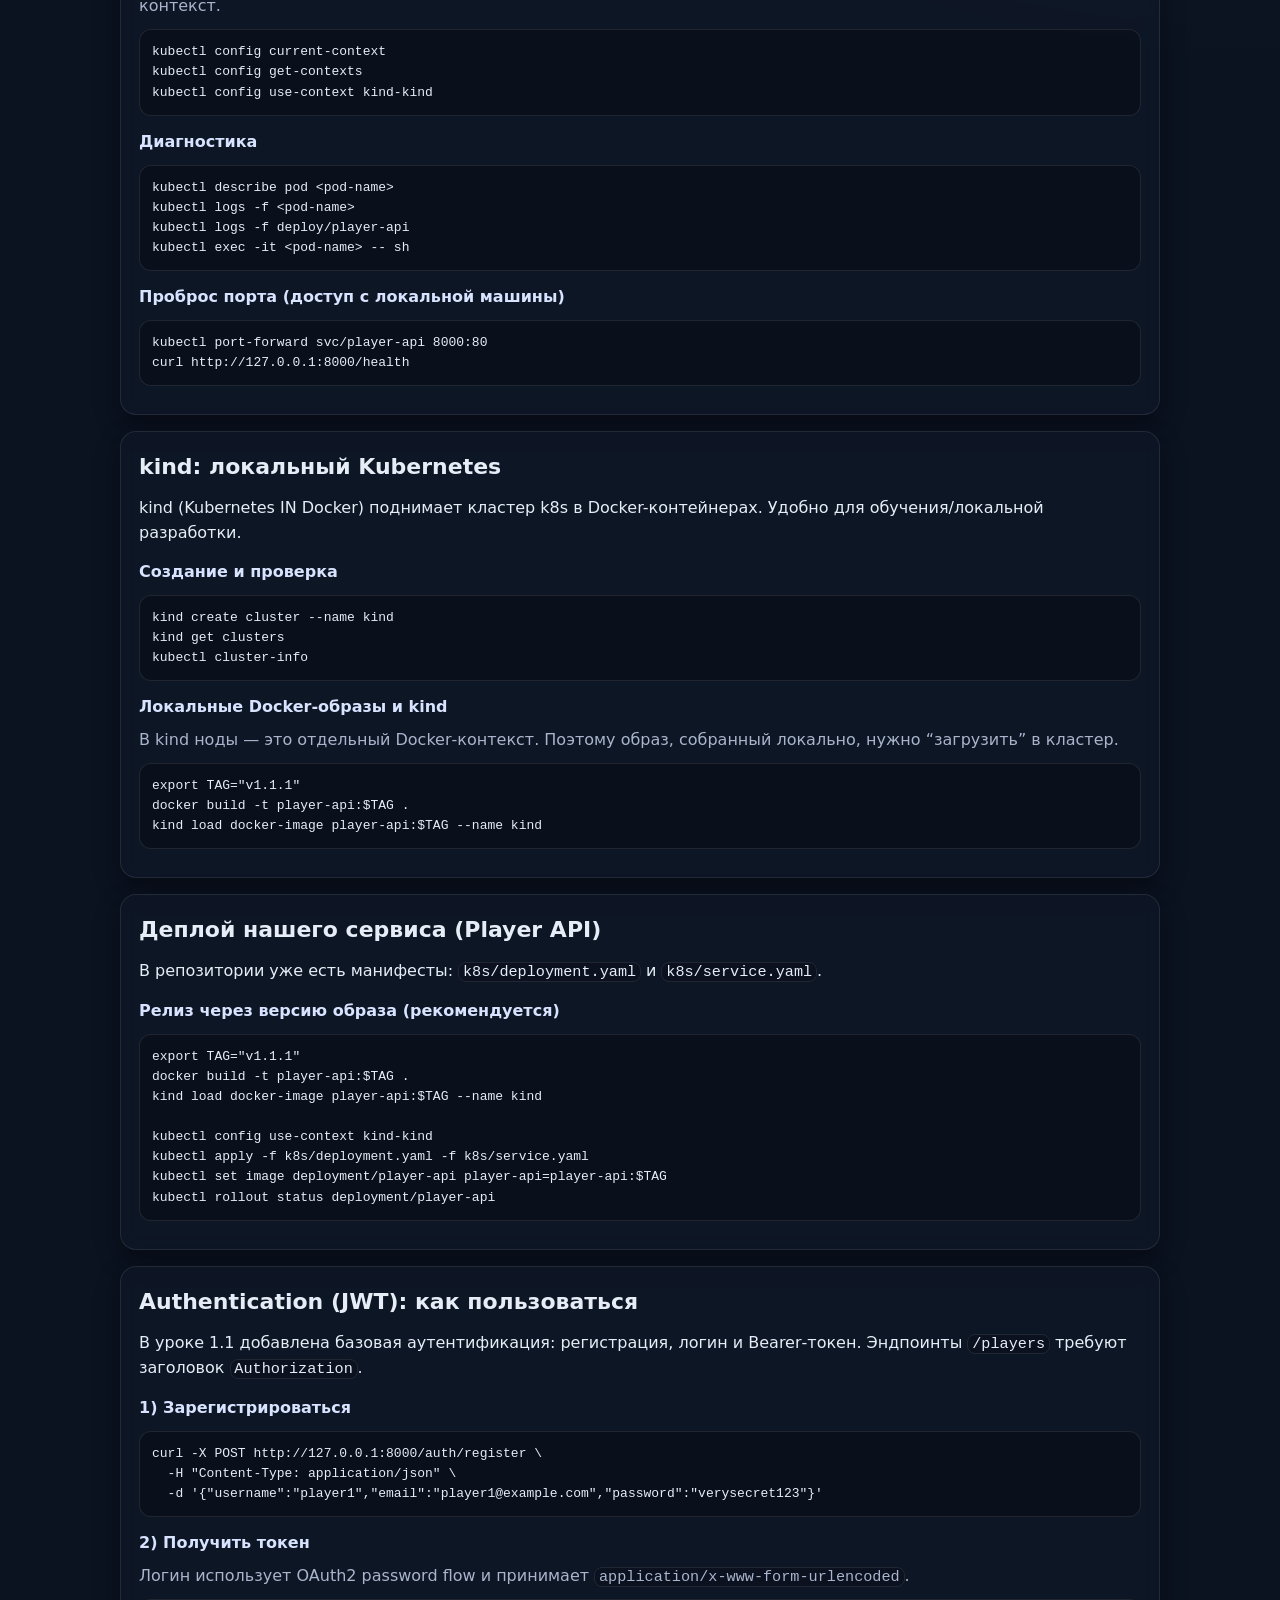
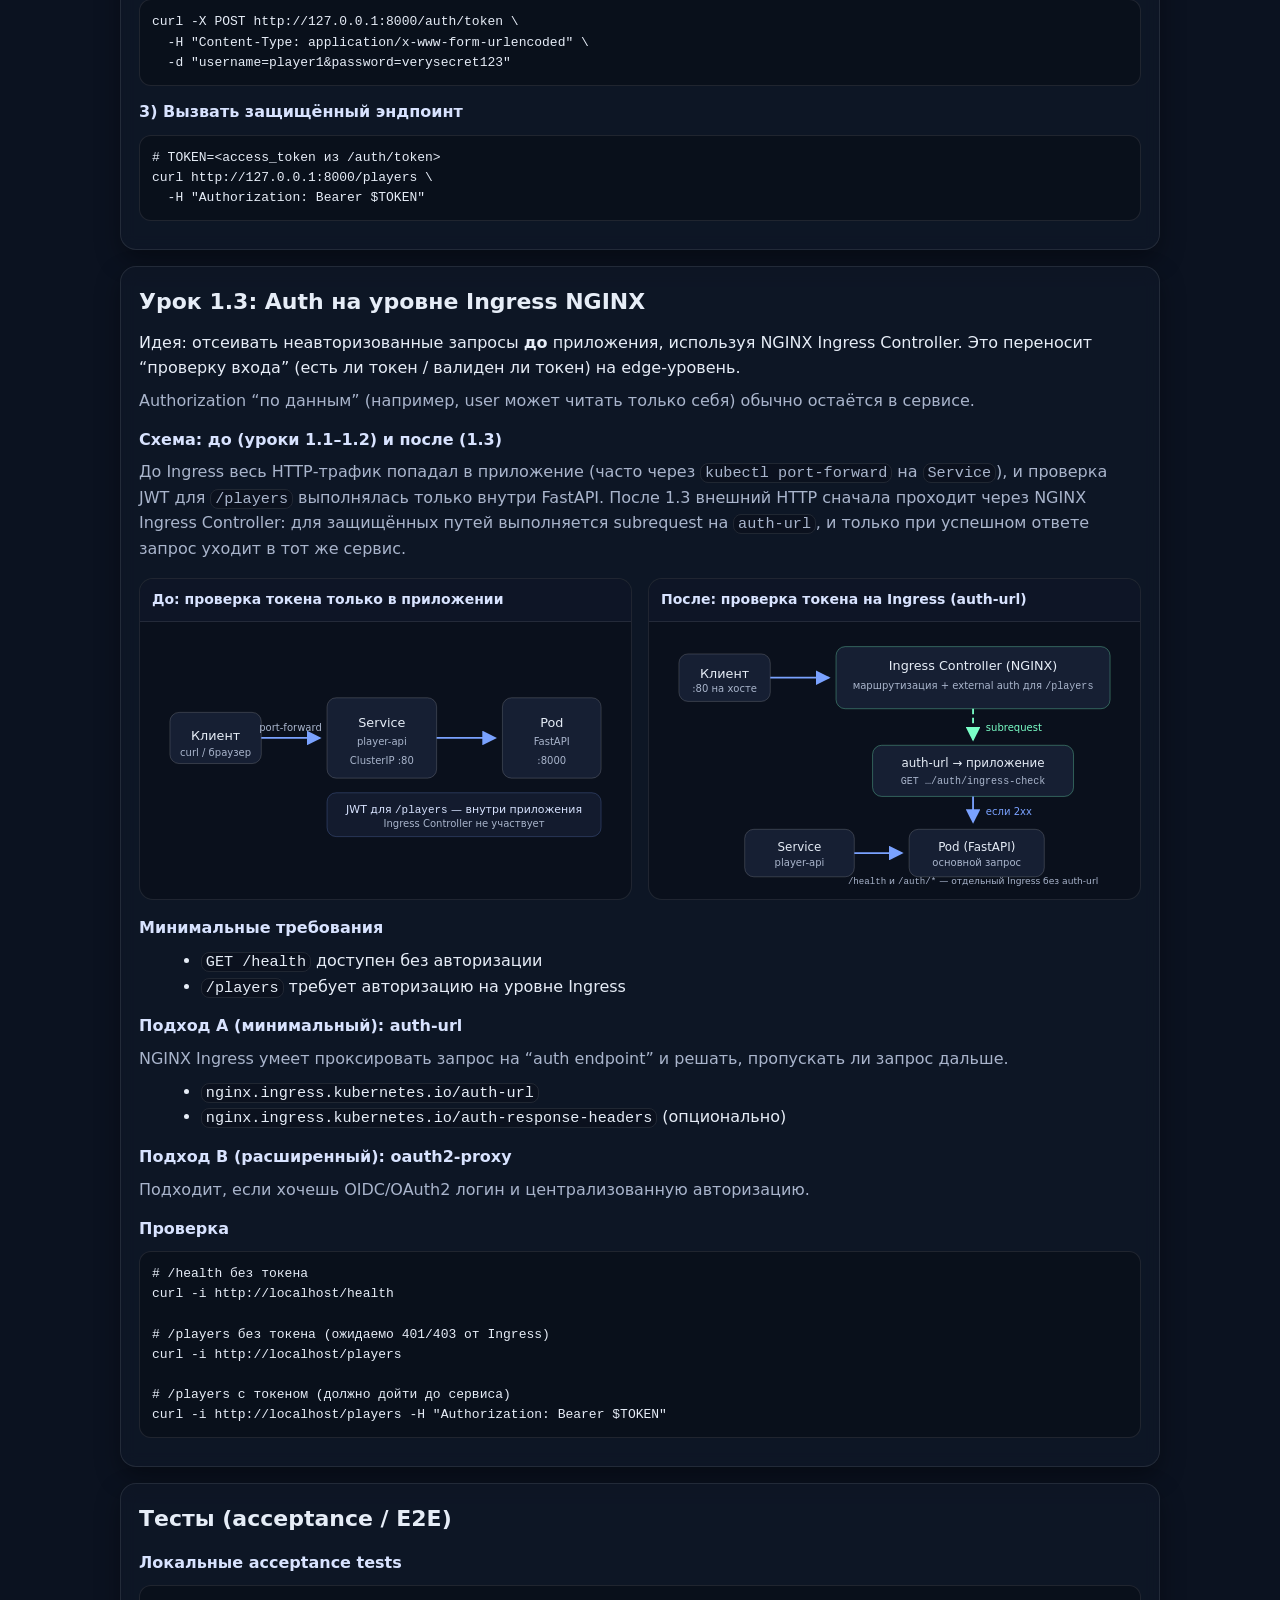
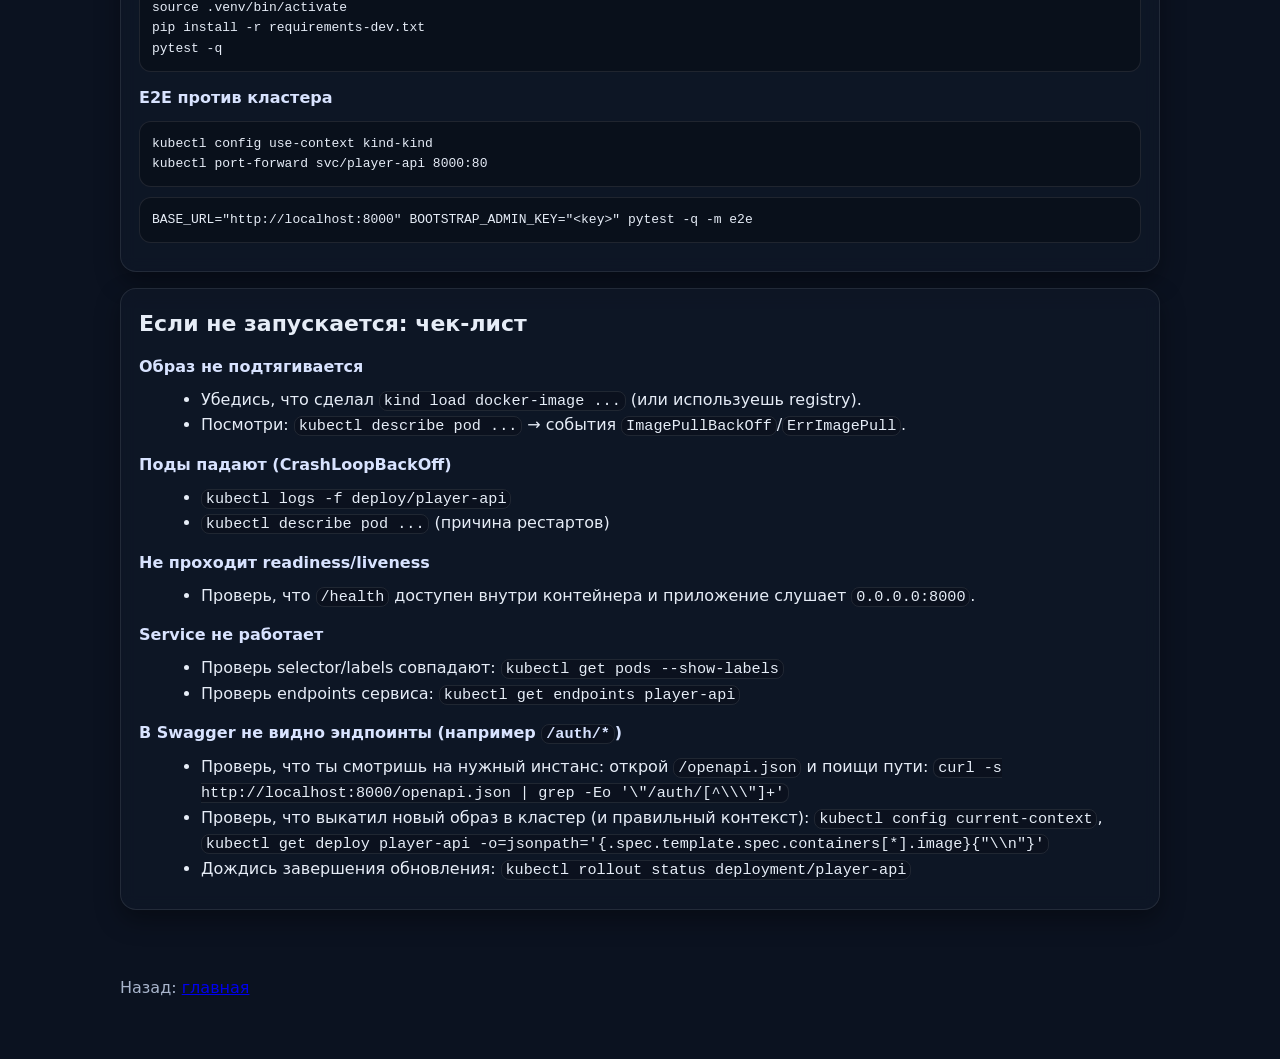
==== commit f083ea68: "Lesson 1.3: ingress auth-url, k8s manifests, docs before/after diagrams" ====
--- a/docs/lesson1.html
+++ b/docs/lesson1.html
@@ -224,6 +224,99 @@
           остаётся в сервисе.
         </p>
 
+        <h3>Схема: до (уроки 1.1–1.2) и после (1.3)</h3>
+        <p class="hint">
+          До Ingress весь HTTP‑трафик попадал в приложение (часто через
+          <code>kubectl port-forward</code> на <code>Service</code>), и проверка JWT для
+          <code>/players</code> выполнялась только внутри FastAPI.
+          После 1.3 внешний HTTP сначала проходит через NGINX Ingress Controller: для
+          защищённых путей выполняется subrequest на <code>auth-url</code>, и только при
+          успешном ответе запрос уходит в тот же сервис.
+        </p>
+
+        <div class="diagram-pair">
+          <figure class="diagram-figure">
+            <figcaption>До: проверка токена только в приложении</figcaption>
+            <div class="diagram-svg-wrap" aria-hidden="true">
+              <svg viewBox="0 0 520 240" xmlns="http://www.w3.org/2000/svg" role="img">
+                <defs>
+                  <marker id="arr-before" markerWidth="8" markerHeight="8" refX="7" refY="4" orient="auto">
+                    <path d="M0,0 L8,4 L0,8 Z" fill="#7aa2ff" />
+                  </marker>
+                </defs>
+                <rect x="0" y="0" width="520" height="240" fill="none" />
+                <!-- Client -->
+                <rect x="24" y="88" width="100" height="56" rx="10" fill="#161f33" stroke="rgba(255,255,255,0.18)" />
+                <text x="74" y="118" text-anchor="middle" fill="#e6edf7" font-size="14" font-family="ui-sans-serif,system-ui,sans-serif">Клиент</text>
+                <text x="74" y="136" text-anchor="middle" fill="#a9b5cc" font-size="11" font-family="ui-sans-serif,system-ui,sans-serif">curl / браузер</text>
+                <!-- Port-forward -->
+                <line x1="124" y1="116" x2="188" y2="116" stroke="#7aa2ff" stroke-width="2" marker-end="url(#arr-before)" />
+                <text x="156" y="108" text-anchor="middle" fill="#a9b5cc" font-size="11" font-family="ui-sans-serif,system-ui,sans-serif">port-forward</text>
+                <!-- Service -->
+                <rect x="196" y="72" width="120" height="88" rx="10" fill="#161f33" stroke="rgba(255,255,255,0.18)" />
+                <text x="256" y="104" text-anchor="middle" fill="#e6edf7" font-size="14" font-family="ui-sans-serif,system-ui,sans-serif">Service</text>
+                <text x="256" y="124" text-anchor="middle" fill="#a9b5cc" font-size="11" font-family="ui-sans-serif,system-ui,sans-serif">player-api</text>
+                <text x="256" y="144" text-anchor="middle" fill="#a9b5cc" font-size="11" font-family="ui-sans-serif,system-ui,sans-serif">ClusterIP :80</text>
+                <!-- Arrow to Pod -->
+                <line x1="316" y1="116" x2="380" y2="116" stroke="#7aa2ff" stroke-width="2" marker-end="url(#arr-before)" />
+                <!-- Pod -->
+                <rect x="388" y="72" width="108" height="88" rx="10" fill="#161f33" stroke="rgba(255,255,255,0.18)" />
+                <text x="442" y="104" text-anchor="middle" fill="#e6edf7" font-size="14" font-family="ui-sans-serif,system-ui,sans-serif">Pod</text>
+                <text x="442" y="124" text-anchor="middle" fill="#a9b5cc" font-size="11" font-family="ui-sans-serif,system-ui,sans-serif">FastAPI</text>
+                <text x="442" y="144" text-anchor="middle" fill="#a9b5cc" font-size="11" font-family="ui-sans-serif,system-ui,sans-serif">:8000</text>
+                <!-- JWT note -->
+                <rect x="196" y="176" width="300" height="48" rx="10" fill="rgba(122,162,255,0.08)" stroke="rgba(122,162,255,0.25)" />
+                <text x="346" y="198" text-anchor="middle" fill="#d8e3ff" font-size="12" font-family="ui-sans-serif,system-ui,sans-serif">JWT для <tspan font-family="ui-monospace,Menlo,monospace">/players</tspan> — внутри приложения</text>
+                <text x="346" y="214" text-anchor="middle" fill="#a9b5cc" font-size="11" font-family="ui-sans-serif,system-ui,sans-serif">Ingress Controller не участвует</text>
+              </svg>
+            </div>
+          </figure>
+
+          <figure class="diagram-figure">
+            <figcaption>После: проверка токена на Ingress (auth-url)</figcaption>
+            <div class="diagram-svg-wrap" aria-hidden="true">
+              <svg viewBox="0 0 520 280" xmlns="http://www.w3.org/2000/svg" role="img">
+                <defs>
+                  <marker id="arr-after" markerWidth="8" markerHeight="8" refX="7" refY="4" orient="auto">
+                    <path d="M0,0 L8,4 L0,8 Z" fill="#7aa2ff" />
+                  </marker>
+                  <marker id="arr-dash-after" markerWidth="8" markerHeight="8" refX="7" refY="4" orient="auto">
+                    <path d="M0,0 L8,4 L0,8 Z" fill="#7affc7" />
+                  </marker>
+                </defs>
+                <rect x="0" y="0" width="520" height="280" fill="none" />
+                <!-- Client -->
+                <rect x="24" y="24" width="100" height="52" rx="10" fill="#161f33" stroke="rgba(255,255,255,0.18)" />
+                <text x="74" y="50" text-anchor="middle" fill="#e6edf7" font-size="14" font-family="ui-sans-serif,system-ui,sans-serif">Клиент</text>
+                <text x="74" y="66" text-anchor="middle" fill="#a9b5cc" font-size="11" font-family="ui-sans-serif,system-ui,sans-serif">:80 на хосте</text>
+                <!-- Ingress -->
+                <line x1="124" y1="50" x2="188" y2="50" stroke="#7aa2ff" stroke-width="2" marker-end="url(#arr-after)" />
+                <rect x="196" y="16" width="300" height="68" rx="10" fill="#161f33" stroke="rgba(122,255,199,0.35)" />
+                <text x="346" y="42" text-anchor="middle" fill="#e6edf7" font-size="14" font-family="ui-sans-serif,system-ui,sans-serif">Ingress Controller (NGINX)</text>
+                <text x="346" y="62" text-anchor="middle" fill="#a9b5cc" font-size="11" font-family="ui-sans-serif,system-ui,sans-serif">маршрутизация + external auth для <tspan font-family="ui-monospace,Menlo,monospace">/players</tspan></text>
+                <!-- Auth subrequest -->
+                <path d="M 346 84 L 346 118" stroke="#7affc7" stroke-width="2" stroke-dasharray="6 4" fill="none" marker-end="url(#arr-dash-after)" />
+                <text x="360" y="108" fill="#7affc7" font-size="11" font-family="ui-sans-serif,system-ui,sans-serif">subrequest</text>
+                <rect x="236" y="124" width="220" height="56" rx="10" fill="#161f33" stroke="rgba(122,255,199,0.35)" />
+                <text x="346" y="148" text-anchor="middle" fill="#e6edf7" font-size="13" font-family="ui-sans-serif,system-ui,sans-serif">auth-url → приложение</text>
+                <text x="346" y="166" text-anchor="middle" fill="#a9b5cc" font-size="11" font-family="ui-monospace,Menlo,monospace">GET …/auth/ingress-check</text>
+                <!-- Service + Pod row -->
+                <line x1="346" y1="180" x2="346" y2="208" stroke="#7aa2ff" stroke-width="2" marker-end="url(#arr-after)" />
+                <text x="360" y="200" fill="#7aa2ff" font-size="11" font-family="ui-sans-serif,system-ui,sans-serif">если 2xx</text>
+                <rect x="96" y="216" width="120" height="52" rx="10" fill="#161f33" stroke="rgba(255,255,255,0.18)" />
+                <text x="156" y="240" text-anchor="middle" fill="#e6edf7" font-size="13" font-family="ui-sans-serif,system-ui,sans-serif">Service</text>
+                <text x="156" y="256" text-anchor="middle" fill="#a9b5cc" font-size="11" font-family="ui-sans-serif,system-ui,sans-serif">player-api</text>
+                <line x1="216" y1="242" x2="268" y2="242" stroke="#7aa2ff" stroke-width="2" marker-end="url(#arr-after)" />
+                <rect x="276" y="216" width="148" height="52" rx="10" fill="#161f33" stroke="rgba(255,255,255,0.18)" />
+                <text x="350" y="240" text-anchor="middle" fill="#e6edf7" font-size="13" font-family="ui-sans-serif,system-ui,sans-serif">Pod (FastAPI)</text>
+                <text x="350" y="256" text-anchor="middle" fill="#a9b5cc" font-size="11" font-family="ui-sans-serif,system-ui,sans-serif">основной запрос</text>
+                <!-- footnote -->
+                <text x="346" y="276" text-anchor="middle" fill="#a9b5cc" font-size="10" font-family="ui-sans-serif,system-ui,sans-serif"><tspan font-family="ui-monospace,Menlo,monospace">/health</tspan> и <tspan font-family="ui-monospace,Menlo,monospace">/auth/*</tspan> — отдельный Ingress без auth-url</text>
+              </svg>
+            </div>
+          </figure>
+        </div>
+
         <h3>Минимальные требования</h3>
         <ul>
           <li><code>GET /health</code> доступен без авторизации</li>
--- a/docs/style.css
+++ b/docs/style.css
@@ -130,6 +130,47 @@
   }
 }
 
+.diagram-pair {
+  display: grid;
+  grid-template-columns: repeat(2, minmax(0, 1fr));
+  gap: 16px;
+  margin: 16px 0;
+  align-items: stretch;
+}
+
+@media (max-width: 860px) {
+  .diagram-pair {
+    grid-template-columns: 1fr;
+  }
+}
+
+.diagram-figure {
+  margin: 0;
+  border: 1px solid var(--border);
+  border-radius: 14px;
+  background: rgba(0, 0, 0, 0.22);
+  overflow: hidden;
+}
+
+.diagram-figure figcaption {
+  padding: 10px 12px;
+  font-size: 14px;
+  font-weight: 600;
+  color: #d8e3ff;
+  border-bottom: 1px solid var(--border);
+  background: rgba(17, 26, 43, 0.65);
+}
+
+.diagram-figure .diagram-svg-wrap {
+  padding: 10px 8px 12px;
+}
+
+.diagram-figure svg {
+  display: block;
+  width: 100%;
+  height: auto;
+}
+
 code {
   font-family: var(--mono);
   font-size: 0.95em;
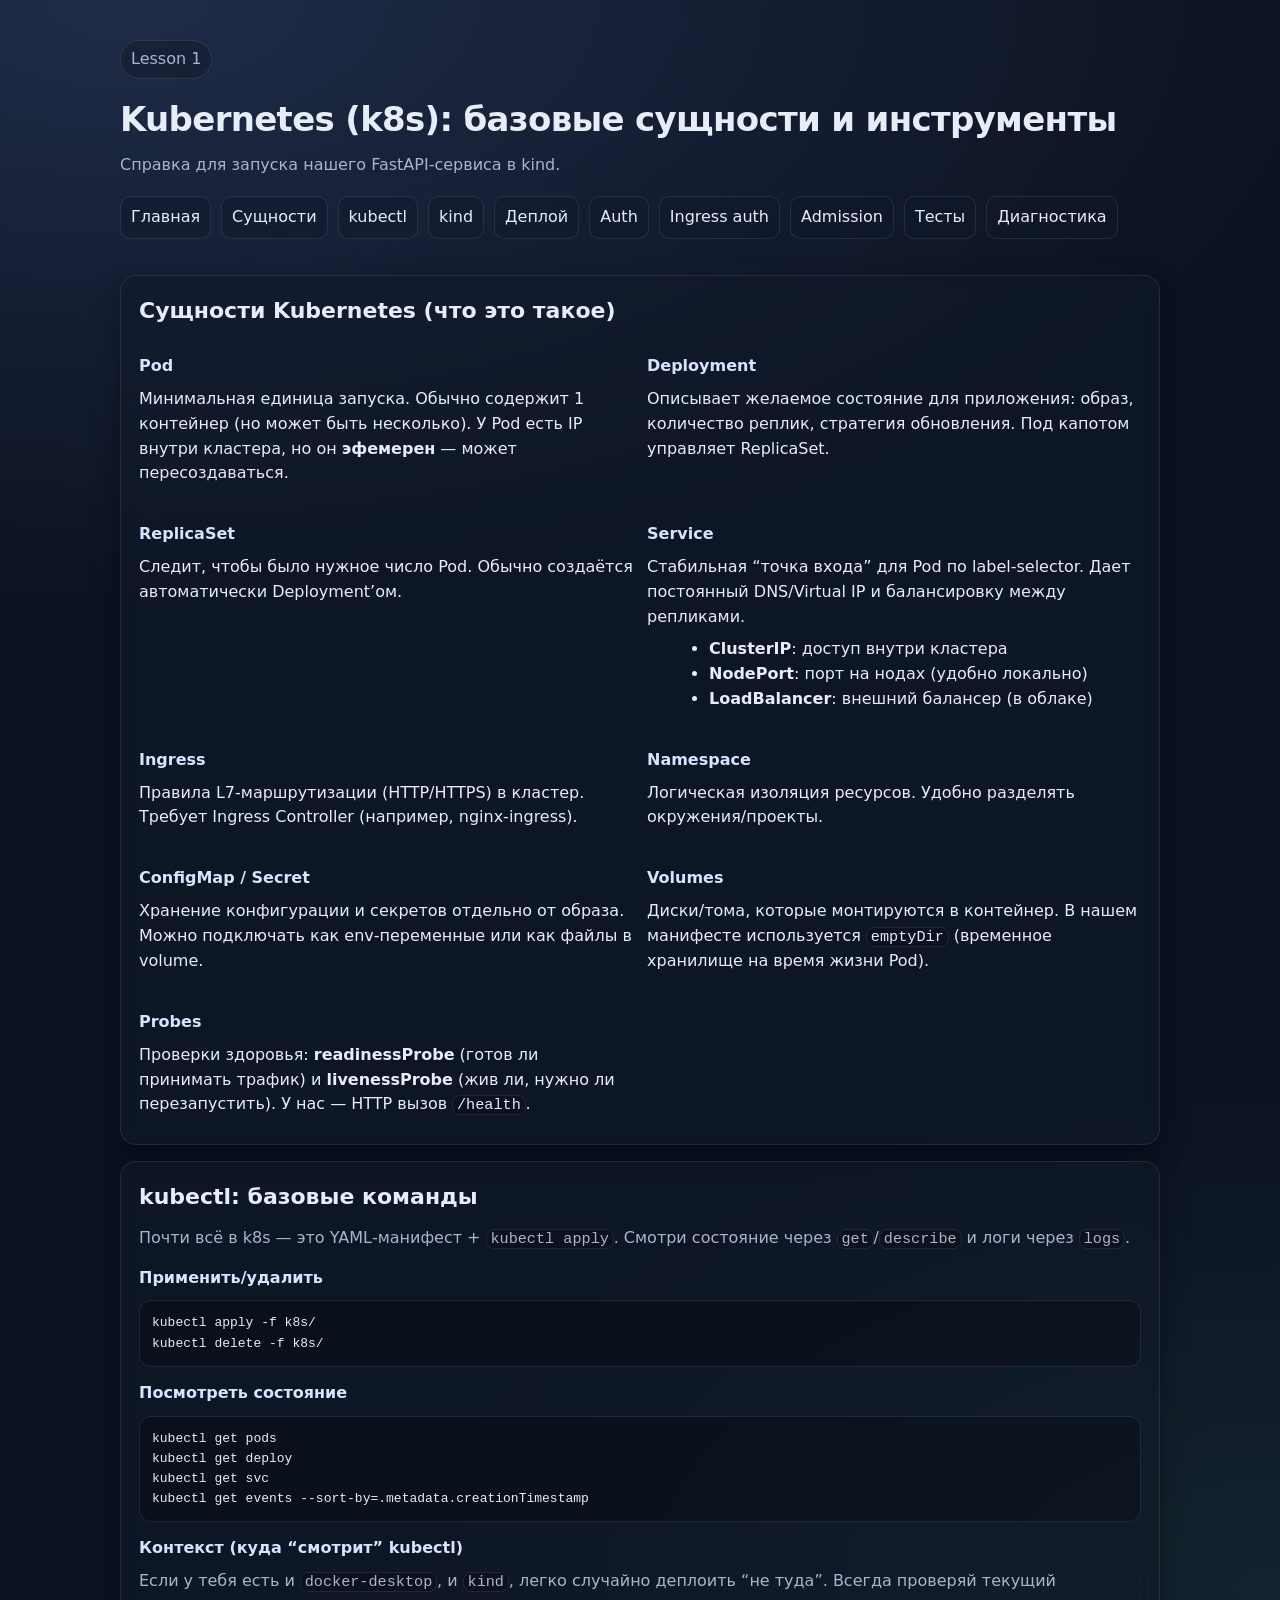
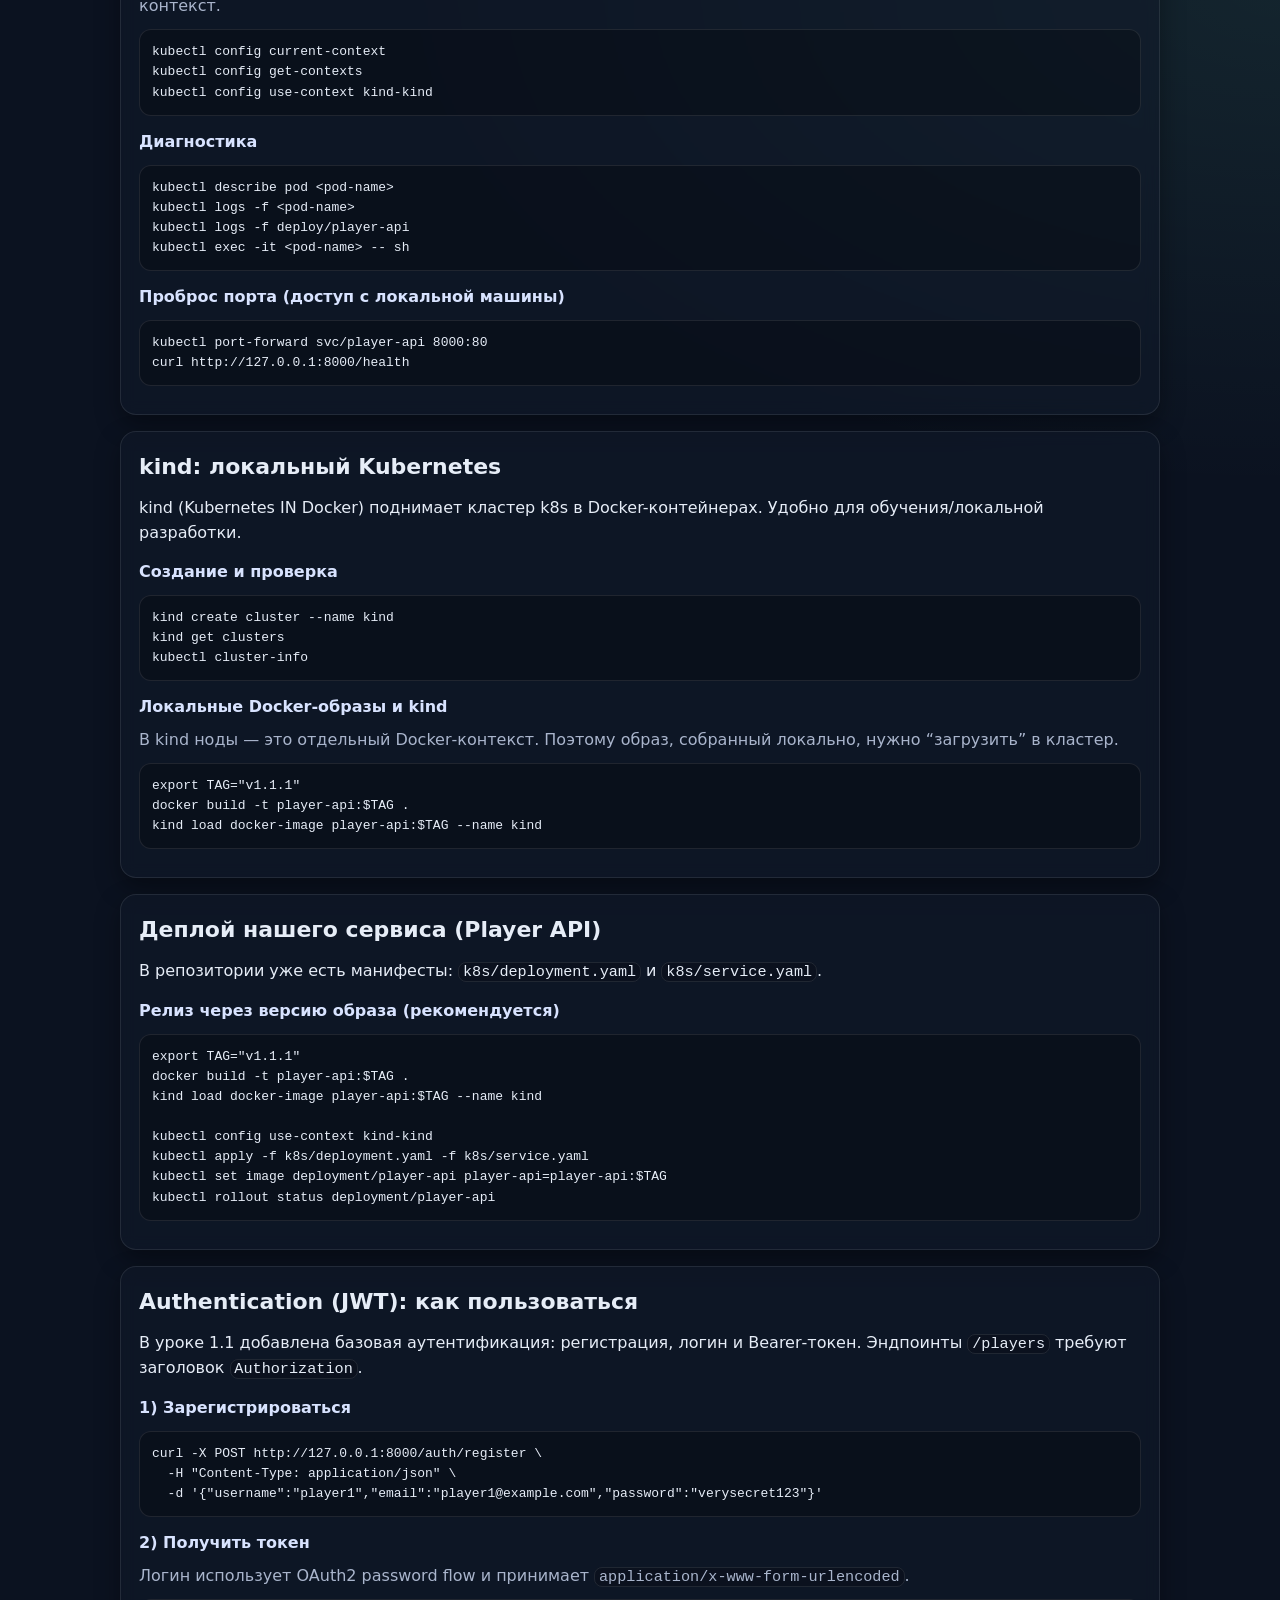
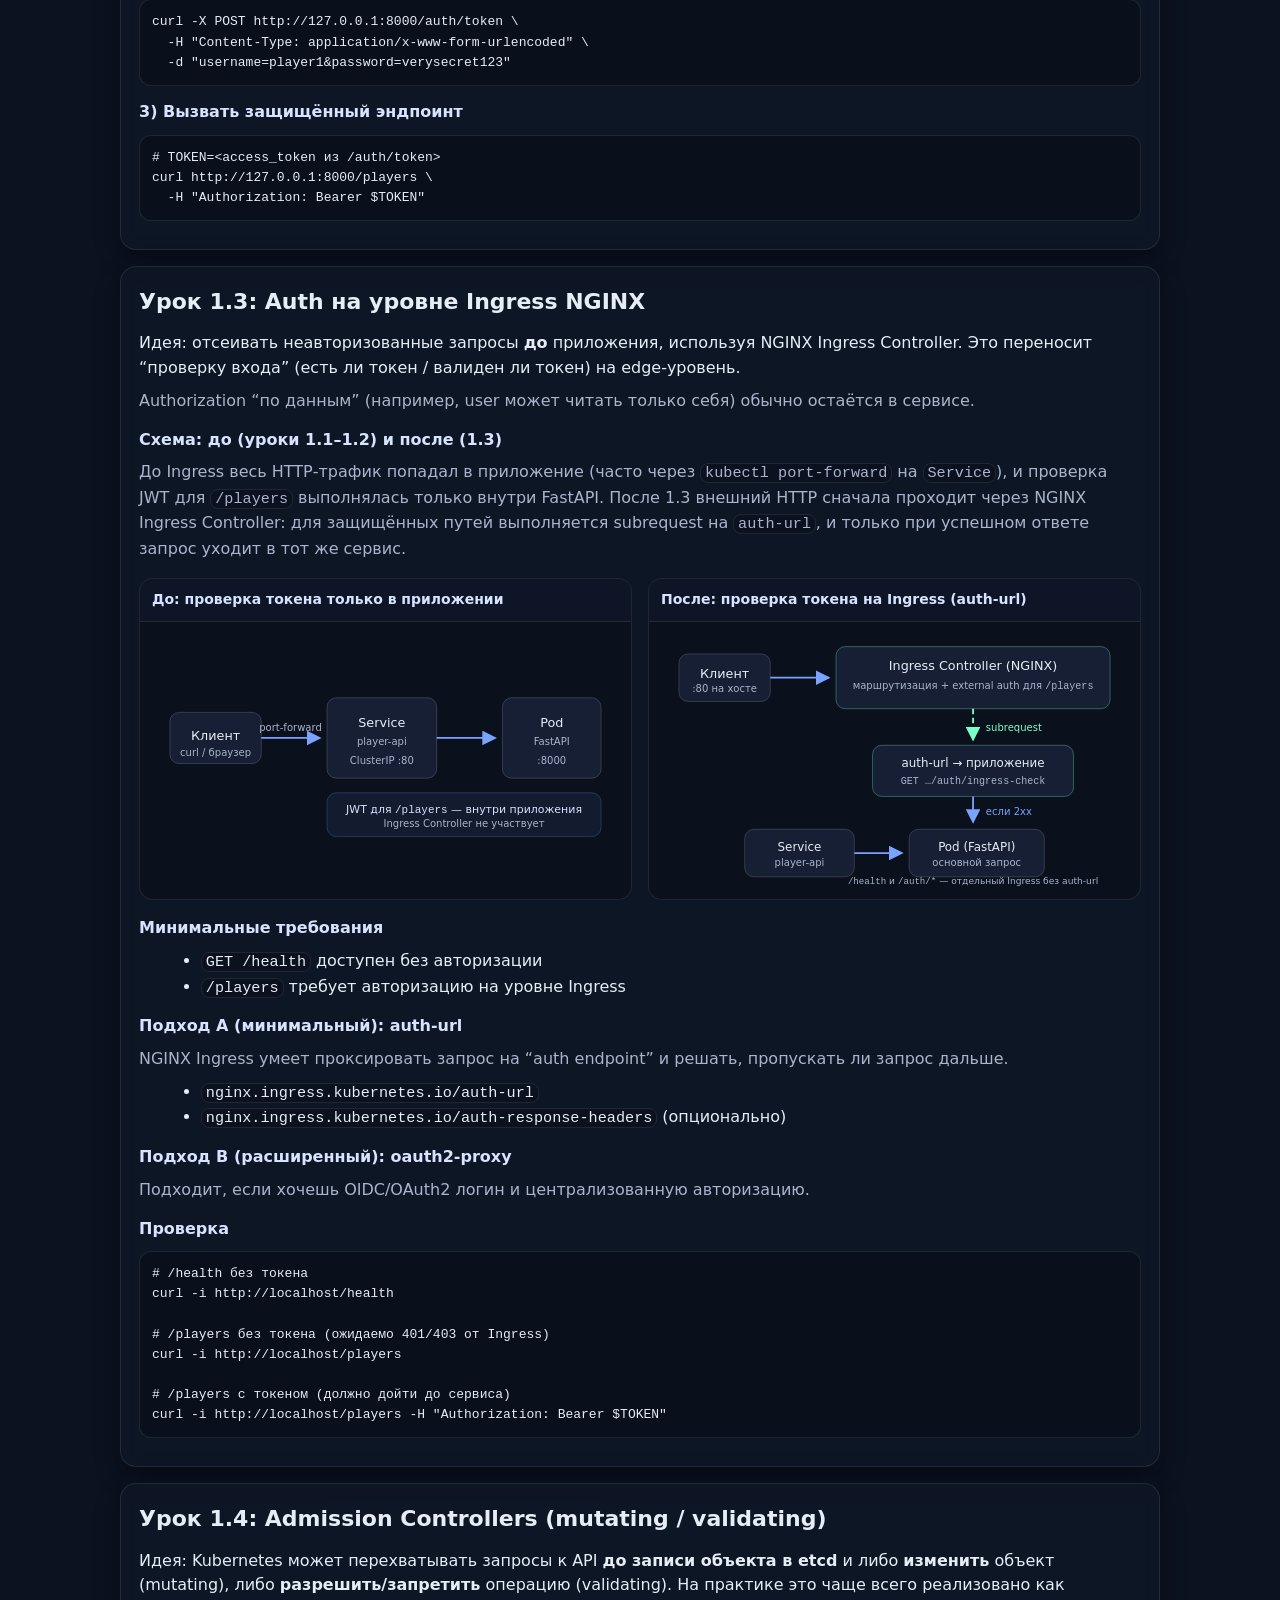
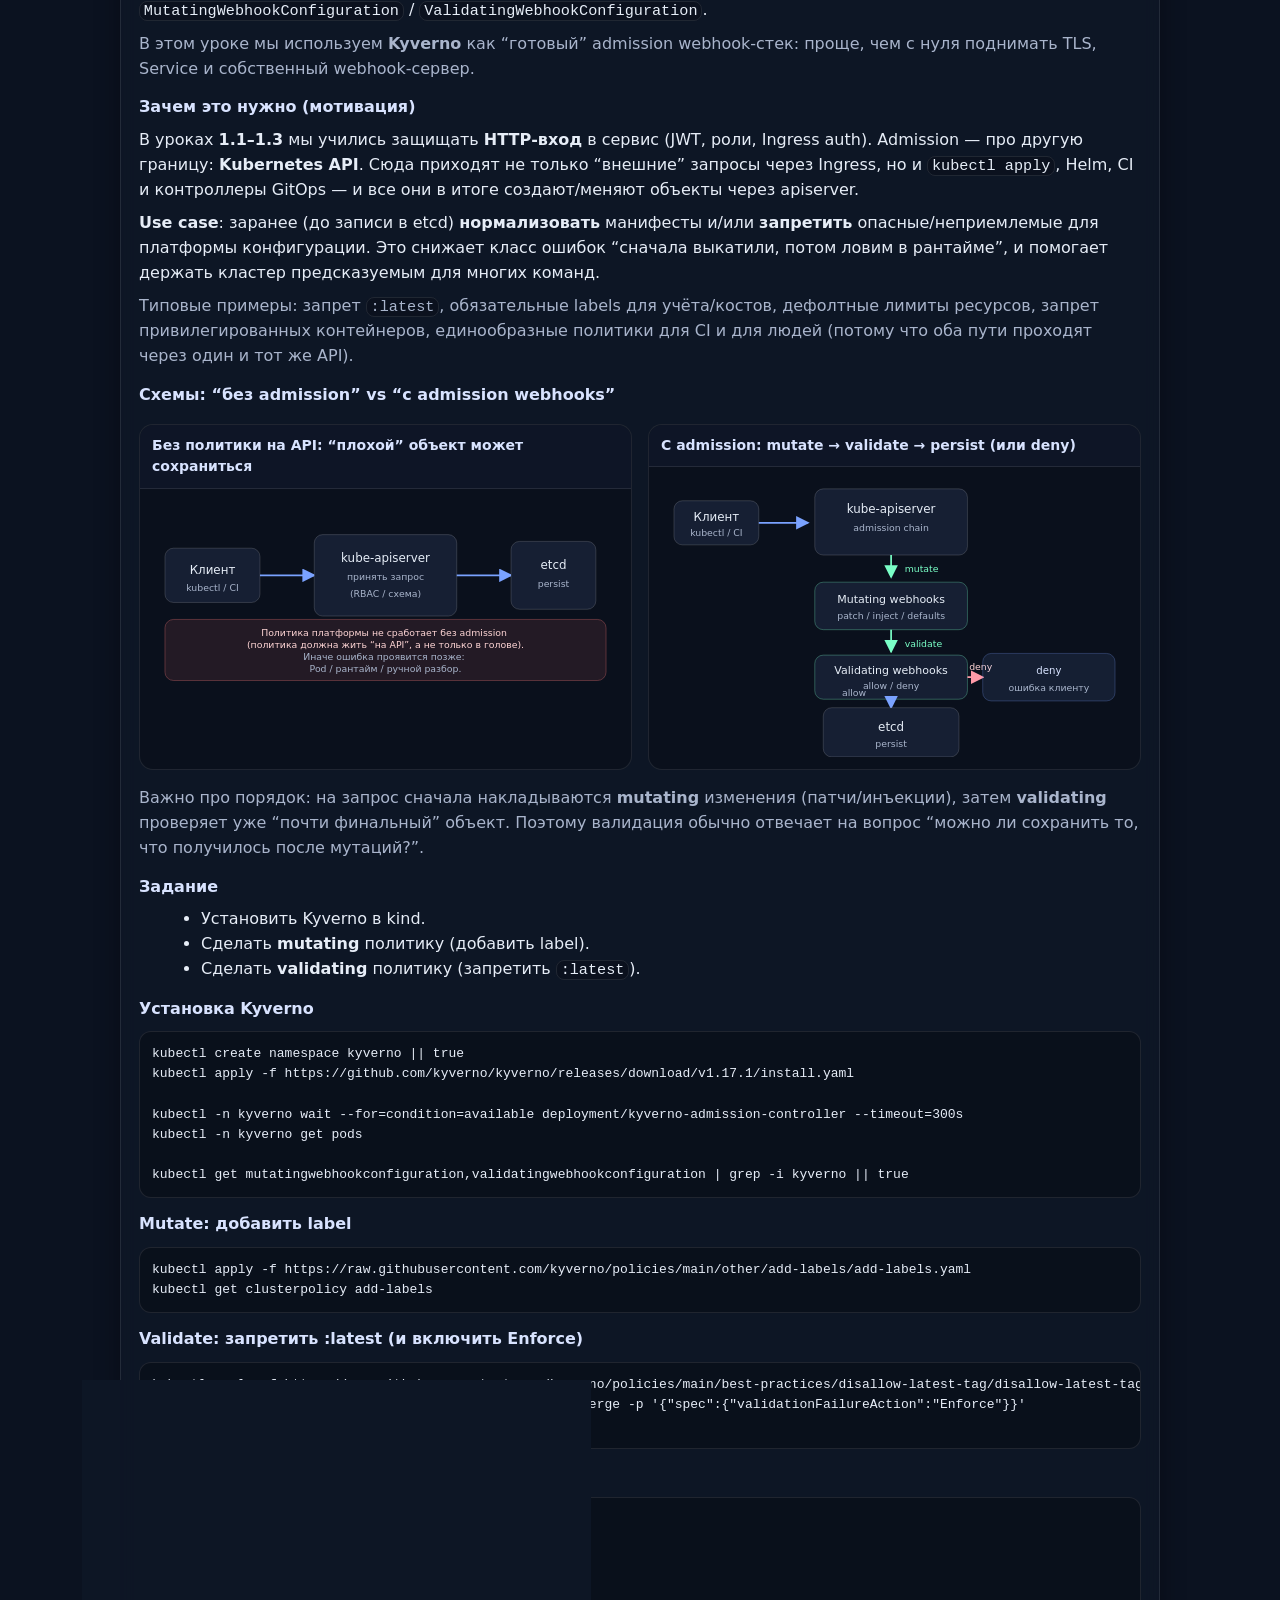
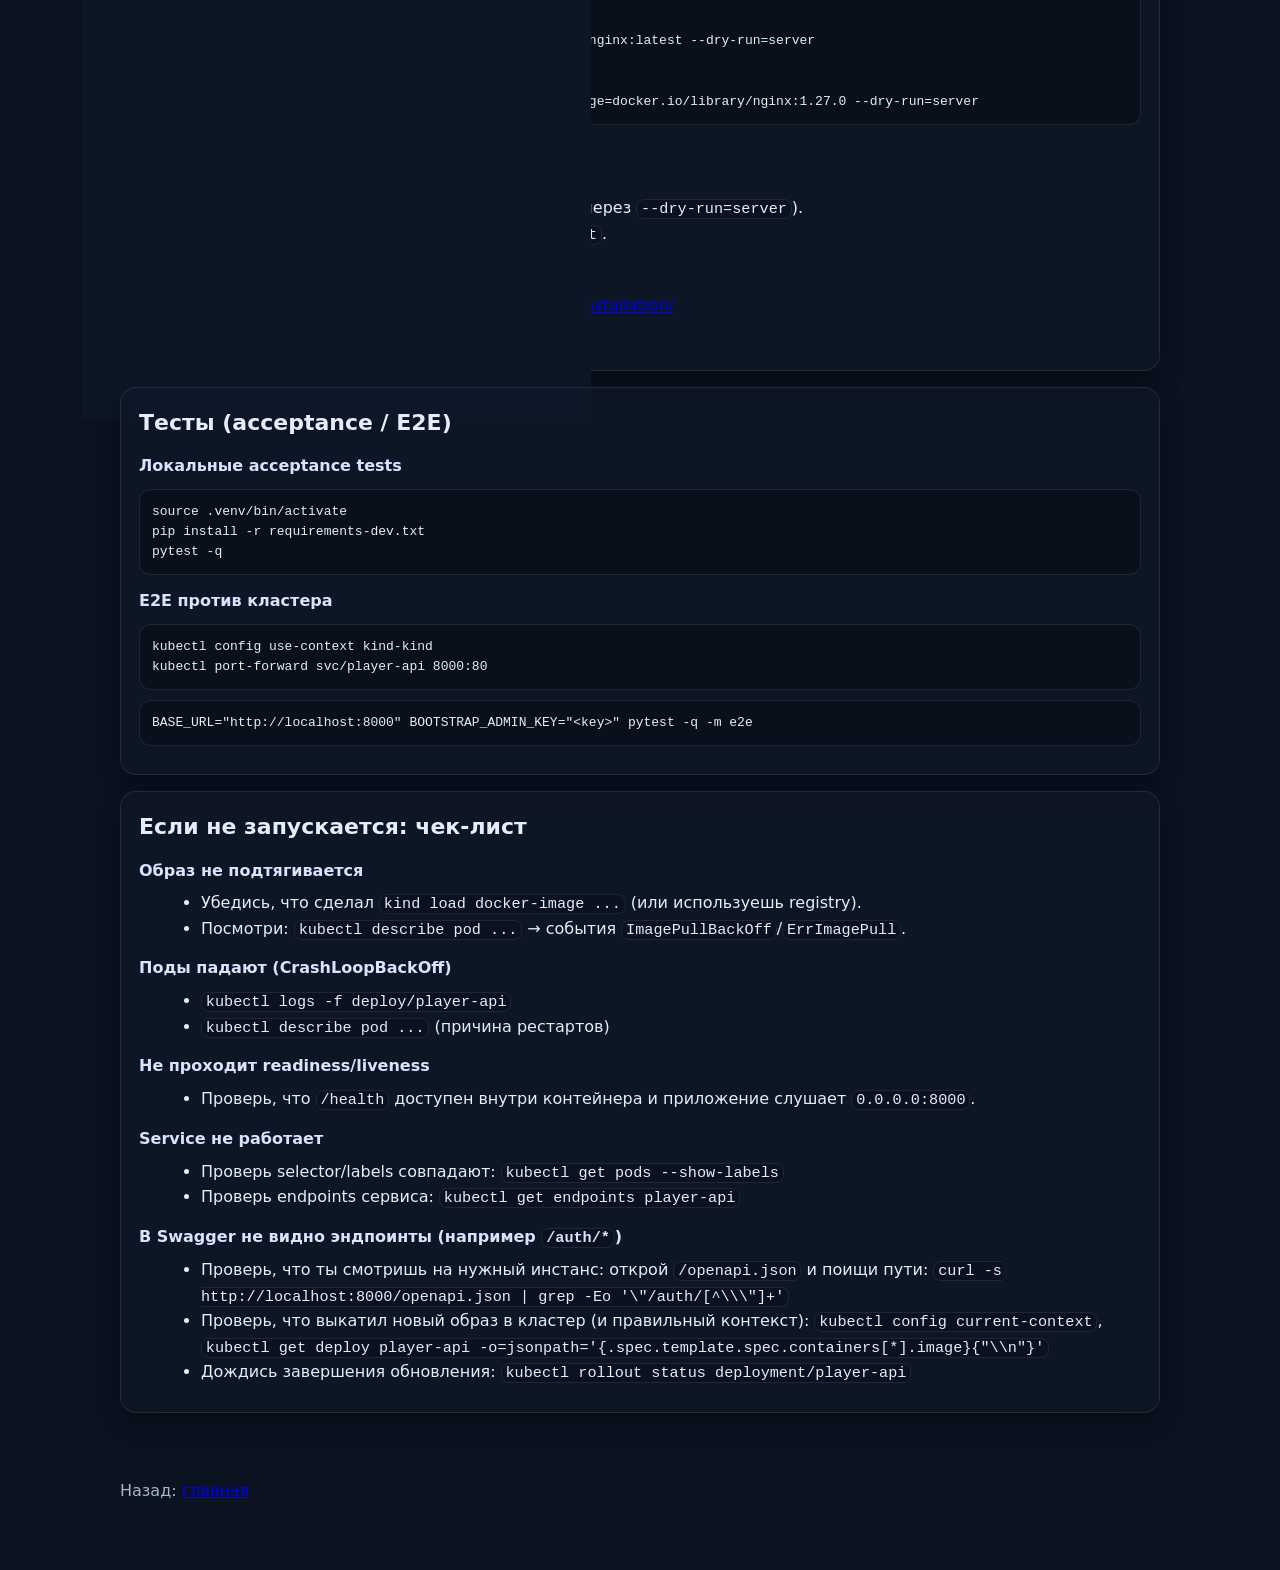
==== commit 4017a229: "docs: урок 1.4 (admission), мотивация и схемы Обновлены LESSONS.md, docs/index.html и docs/lesson1.h" ====
--- a/docs/lesson1.html
+++ b/docs/lesson1.html
@@ -21,6 +21,7 @@
         <a href="#deploy">Деплой</a>
         <a href="#auth">Auth</a>
         <a href="#ingress-auth">Ingress auth</a>
+        <a href="#admission">Admission</a>
         <a href="#tests">Тесты</a>
         <a href="#debug">Диагностика</a>
       </nav>
@@ -349,6 +350,183 @@
 curl -i http://localhost/players -H "Authorization: Bearer $TOKEN"</code></pre>
       </section>
 
+      <section id="admission" class="card">
+        <h2>Урок 1.4: Admission Controllers (mutating / validating)</h2>
+        <p>
+          Идея: Kubernetes может перехватывать запросы к API <strong>до записи объекта в etcd</strong>
+          и либо <strong>изменить</strong> объект (mutating), либо <strong>разрешить/запретить</strong>
+          операцию (validating). На практике это чаще всего реализовано как
+          <code>MutatingWebhookConfiguration</code> / <code>ValidatingWebhookConfiguration</code>.
+        </p>
+        <p class="hint">
+          В этом уроке мы используем <strong>Kyverno</strong> как “готовый” admission webhook‑стек:
+          проще, чем с нуля поднимать TLS, Service и собственный webhook‑сервер.
+        </p>
+
+        <h3>Зачем это нужно (мотивация)</h3>
+        <p>
+          В уроках <strong>1.1–1.3</strong> мы учились защищать <strong>HTTP‑вход</strong> в сервис (JWT, роли, Ingress auth).
+          Admission — про другую границу: <strong>Kubernetes API</strong>. Сюда приходят не только “внешние” запросы через Ingress,
+          но и <code>kubectl apply</code>, Helm, CI и контроллеры GitOps — и все они в итоге создают/меняют объекты через apiserver.
+        </p>
+        <p>
+          <strong>Use case</strong>: заранее (до записи в etcd) <strong>нормализовать</strong> манифесты и/или <strong>запретить</strong> опасные/неприемлемые для платформы конфигурации.
+          Это снижает класс ошибок “сначала выкатили, потом ловим в рантайме”, и помогает держать кластер предсказуемым для многих команд.
+        </p>
+        <p class="hint">
+          Типовые примеры: запрет <code>:latest</code>, обязательные labels для учёта/костов, дефолтные лимиты ресурсов, запрет привилегированных контейнеров,
+          единообразные политики для CI и для людей (потому что оба пути проходят через один и тот же API).
+        </p>
+
+        <h3>Схемы: “без admission” vs “с admission webhooks”</h3>
+        <div class="diagram-pair">
+          <figure class="diagram-figure">
+            <figcaption>Без политики на API: “плохой” объект может сохраниться</figcaption>
+            <div class="diagram-svg-wrap" aria-hidden="true">
+              <svg viewBox="0 0 560 228" xmlns="http://www.w3.org/2000/svg" role="img" preserveAspectRatio="xMidYMid meet">
+                <defs>
+                  <marker id="adm-arr-a" markerWidth="8" markerHeight="8" refX="7" refY="4" orient="auto">
+                    <path d="M0,0 L8,4 L0,8 Z" fill="#7aa2ff" />
+                  </marker>
+                </defs>
+                <rect x="0" y="0" width="560" height="228" fill="none" />
+                <rect x="20" y="58" width="112" height="64" rx="10" fill="#161f33" stroke="rgba(255,255,255,0.18)" />
+                <text x="76" y="88" text-anchor="middle" fill="#e6edf7" font-size="14" font-family="ui-sans-serif,system-ui,sans-serif">Клиент</text>
+                <text x="76" y="108" text-anchor="middle" fill="#a9b5cc" font-size="11" font-family="ui-sans-serif,system-ui,sans-serif">kubectl / CI</text>
+                <line x1="132" y1="90" x2="196" y2="90" stroke="#7aa2ff" stroke-width="2" marker-end="url(#adm-arr-a)" />
+                <rect x="196" y="42" width="168" height="96" rx="10" fill="#161f33" stroke="rgba(255,255,255,0.18)" />
+                <text x="280" y="74" text-anchor="middle" fill="#e6edf7" font-size="14" font-family="ui-sans-serif,system-ui,sans-serif">kube-apiserver</text>
+                <text x="280" y="96" text-anchor="middle" fill="#a9b5cc" font-size="11" font-family="ui-sans-serif,system-ui,sans-serif">принять запрос</text>
+                <text x="280" y="116" text-anchor="middle" fill="#a9b5cc" font-size="11" font-family="ui-sans-serif,system-ui,sans-serif">(RBAC / схема)</text>
+                <line x1="364" y1="90" x2="428" y2="90" stroke="#7aa2ff" stroke-width="2" marker-end="url(#adm-arr-a)" />
+                <rect x="428" y="50" width="100" height="80" rx="10" fill="#161f33" stroke="rgba(255,255,255,0.18)" />
+                <text x="478" y="82" text-anchor="middle" fill="#e6edf7" font-size="14" font-family="ui-sans-serif,system-ui,sans-serif">etcd</text>
+                <text x="478" y="104" text-anchor="middle" fill="#a9b5cc" font-size="11" font-family="ui-sans-serif,system-ui,sans-serif">persist</text>
+                <rect x="20" y="142" width="520" height="72" rx="10" fill="rgba(255,122,122,0.10)" stroke="rgba(255,122,122,0.35)" />
+                <text x="280" y="162" text-anchor="middle" fill="#ffd6d6" font-size="11" font-family="ui-sans-serif,system-ui,sans-serif">
+                  <tspan x="280" dy="0">Политика платформы не сработает без admission</tspan>
+                  <tspan x="280" dy="14">(политика должна жить “на API”, а не только в голове).</tspan>
+                </text>
+                <text x="280" y="190" text-anchor="middle" fill="#a9b5cc" font-size="11" font-family="ui-sans-serif,system-ui,sans-serif">
+                  <tspan x="280" dy="0">Иначе ошибка проявится позже:</tspan>
+                  <tspan x="280" dy="14">Pod / рантайм / ручной разбор.</tspan>
+                </text>
+              </svg>
+            </div>
+          </figure>
+
+          <figure class="diagram-figure">
+            <figcaption>С admission: mutate → validate → persist (или deny)</figcaption>
+            <div class="diagram-svg-wrap" aria-hidden="true">
+              <svg viewBox="0 0 560 330" xmlns="http://www.w3.org/2000/svg" role="img" preserveAspectRatio="xMidYMid meet">
+                <defs>
+                  <marker id="adm-arr-b" markerWidth="8" markerHeight="8" refX="7" refY="4" orient="auto">
+                    <path d="M0,0 L8,4 L0,8 Z" fill="#7aa2ff" />
+                  </marker>
+                  <marker id="adm-arr-c" markerWidth="8" markerHeight="8" refX="7" refY="4" orient="auto">
+                    <path d="M0,0 L8,4 L0,8 Z" fill="#7affc7" />
+                  </marker>
+                  <marker id="adm-arr-d" markerWidth="8" markerHeight="8" refX="7" refY="4" orient="auto">
+                    <path d="M0,0 L8,4 L0,8 Z" fill="#ff9aa8" />
+                  </marker>
+                </defs>
+                <rect x="0" y="0" width="560" height="330" fill="none" />
+                <rect x="20" y="28" width="100" height="52" rx="10" fill="#161f33" stroke="rgba(255,255,255,0.18)" />
+                <text x="70" y="52" text-anchor="middle" fill="#e6edf7" font-size="14" font-family="ui-sans-serif,system-ui,sans-serif">Клиент</text>
+                <text x="70" y="70" text-anchor="middle" fill="#a9b5cc" font-size="11" font-family="ui-sans-serif,system-ui,sans-serif">kubectl / CI</text>
+                <line x1="120" y1="54" x2="178" y2="54" stroke="#7aa2ff" stroke-width="2" marker-end="url(#adm-arr-b)" />
+                <rect x="186" y="14" width="180" height="78" rx="10" fill="#161f33" stroke="rgba(255,255,255,0.18)" />
+                <text x="276" y="42" text-anchor="middle" fill="#e6edf7" font-size="14" font-family="ui-sans-serif,system-ui,sans-serif">kube-apiserver</text>
+                <text x="276" y="64" text-anchor="middle" fill="#a9b5cc" font-size="11" font-family="ui-sans-serif,system-ui,sans-serif">admission chain</text>
+                <path d="M 276 92 L 276 118" stroke="#7affc7" stroke-width="2" marker-end="url(#adm-arr-c)" />
+                <text x="292" y="112" fill="#7affc7" font-size="11" font-family="ui-sans-serif,system-ui,sans-serif">mutate</text>
+                <rect x="186" y="124" width="180" height="56" rx="10" fill="#161f33" stroke="rgba(122,255,199,0.35)" />
+                <text x="276" y="148" text-anchor="middle" fill="#e6edf7" font-size="13" font-family="ui-sans-serif,system-ui,sans-serif">Mutating webhooks</text>
+                <text x="276" y="168" text-anchor="middle" fill="#a9b5cc" font-size="11" font-family="ui-sans-serif,system-ui,sans-serif">patch / inject / defaults</text>
+                <path d="M 276 180 L 276 206" stroke="#7affc7" stroke-width="2" marker-end="url(#adm-arr-c)" />
+                <text x="292" y="200" fill="#7affc7" font-size="11" font-family="ui-sans-serif,system-ui,sans-serif">validate</text>
+                <rect x="186" y="210" width="180" height="52" rx="10" fill="#161f33" stroke="rgba(122,255,199,0.35)" />
+                <text x="276" y="232" text-anchor="middle" fill="#e6edf7" font-size="13" font-family="ui-sans-serif,system-ui,sans-serif">Validating webhooks</text>
+                <text x="276" y="250" text-anchor="middle" fill="#a9b5cc" font-size="11" font-family="ui-sans-serif,system-ui,sans-serif">allow / deny</text>
+                <!-- allow → etcd (вниз: persist) -->
+                <line x1="276" y1="262" x2="276" y2="272" stroke="#7aa2ff" stroke-width="2" marker-end="url(#adm-arr-b)" />
+                <text x="218" y="258" fill="#a9b5cc" font-size="11" font-family="ui-sans-serif,system-ui,sans-serif">allow</text>
+                <rect x="196" y="272" width="160" height="58" rx="10" fill="#161f33" stroke="rgba(255,255,255,0.18)" />
+                <text x="276" y="300" text-anchor="middle" fill="#e6edf7" font-size="14" font-family="ui-sans-serif,system-ui,sans-serif">etcd</text>
+                <text x="276" y="318" text-anchor="middle" fill="#a9b5cc" font-size="11" font-family="ui-sans-serif,system-ui,sans-serif">persist</text>
+                <!-- deny → вбок: ошибка клиенту -->
+                <line x1="366" y1="236" x2="384" y2="236" stroke="#ff9aa8" stroke-width="2" stroke-dasharray="6 4" marker-end="url(#adm-arr-d)" />
+                <text x="368" y="228" fill="#ffd6d6" font-size="11" font-family="ui-sans-serif,system-ui,sans-serif">deny</text>
+                <rect x="384" y="208" width="156" height="56" rx="10" fill="rgba(122,162,255,0.10)" stroke="rgba(122,162,255,0.30)" />
+                <text x="462" y="232" text-anchor="middle" fill="#d8e3ff" font-size="12" font-family="ui-sans-serif,system-ui,sans-serif">deny</text>
+                <text x="462" y="252" text-anchor="middle" fill="#a9b5cc" font-size="11" font-family="ui-sans-serif,system-ui,sans-serif">ошибка клиенту</text>
+              </svg>
+            </div>
+          </figure>
+        </div>
+        <p class="hint">
+          Важно про порядок: на запрос сначала накладываются <strong>mutating</strong> изменения (патчи/инъекции),
+          затем <strong>validating</strong> проверяет уже “почти финальный” объект. Поэтому валидация обычно отвечает на вопрос
+          “можно ли сохранить то, что получилось после мутаций?”.
+        </p>
+
+        <h3>Задание</h3>
+        <ul>
+          <li>Установить Kyverno в kind.</li>
+          <li>Сделать <strong>mutating</strong> политику (добавить label).</li>
+          <li>Сделать <strong>validating</strong> политику (запретить <code>:latest</code>).</li>
+        </ul>
+
+        <h3>Установка Kyverno</h3>
+        <pre><code>kubectl create namespace kyverno || true
+kubectl apply -f https://github.com/kyverno/kyverno/releases/download/v1.17.1/install.yaml
+
+kubectl -n kyverno wait --for=condition=available deployment/kyverno-admission-controller --timeout=300s
+kubectl -n kyverno get pods
+
+kubectl get mutatingwebhookconfiguration,validatingwebhookconfiguration | grep -i kyverno || true</code></pre>
+
+        <h3>Mutate: добавить label</h3>
+        <pre><code>kubectl apply -f https://raw.githubusercontent.com/kyverno/policies/main/other/add-labels/add-labels.yaml
+kubectl get clusterpolicy add-labels</code></pre>
+
+        <h3>Validate: запретить :latest (и включить Enforce)</h3>
+        <pre><code>kubectl apply -f https://raw.githubusercontent.com/kyverno/policies/main/best-practices/disallow-latest-tag/disallow-latest-tag.yaml
+kubectl patch clusterpolicy disallow-latest-tag --type merge -p '{"spec":{"validationFailureAction":"Enforce"}}'
+kubectl get clusterpolicy disallow-latest-tag</code></pre>
+
+        <h3>Проверка</h3>
+        <pre><code># mutating: label появляется даже на server dry-run
+kubectl create configmap kyverno-mutate-demo \
+  --from-literal=k=v \
+  --dry-run=server -o yaml | grep -F "foo: bar"
+
+# validating: :latest должен быть отклонён API
+kubectl create deployment kyverno-validate-demo --image=nginx:latest --dry-run=server
+
+# validating: конкретный тег — ок
+kubectl create deployment kyverno-validate-demo-ok --image=docker.io/library/nginx:1.27.0 --dry-run=server</code></pre>
+
+        <h3>Критерии готовности</h3>
+        <ul>
+          <li>Видны webhook‑конфигурации Kyverno.</li>
+          <li>Mutate реально меняет манифест (проверка через <code>--dry-run=server</code>).</li>
+          <li>Validate в режиме <code>Enforce</code> отклоняет <code>:latest</code>.</li>
+        </ul>
+
+        <h3>Ссылки</h3>
+        <ul>
+          <li>
+            Установка:
+            <a href="https://kyverno.io/docs/installation/installation/">https://kyverno.io/docs/installation/installation/</a>
+          </li>
+          <li>
+            Policy library:
+            <a href="https://kyverno.io/policies/">https://kyverno.io/policies/</a>
+          </li>
+        </ul>
+      </section>
+
       <section id="tests" class="card">
         <h2>Тесты (acceptance / E2E)</h2>
 
